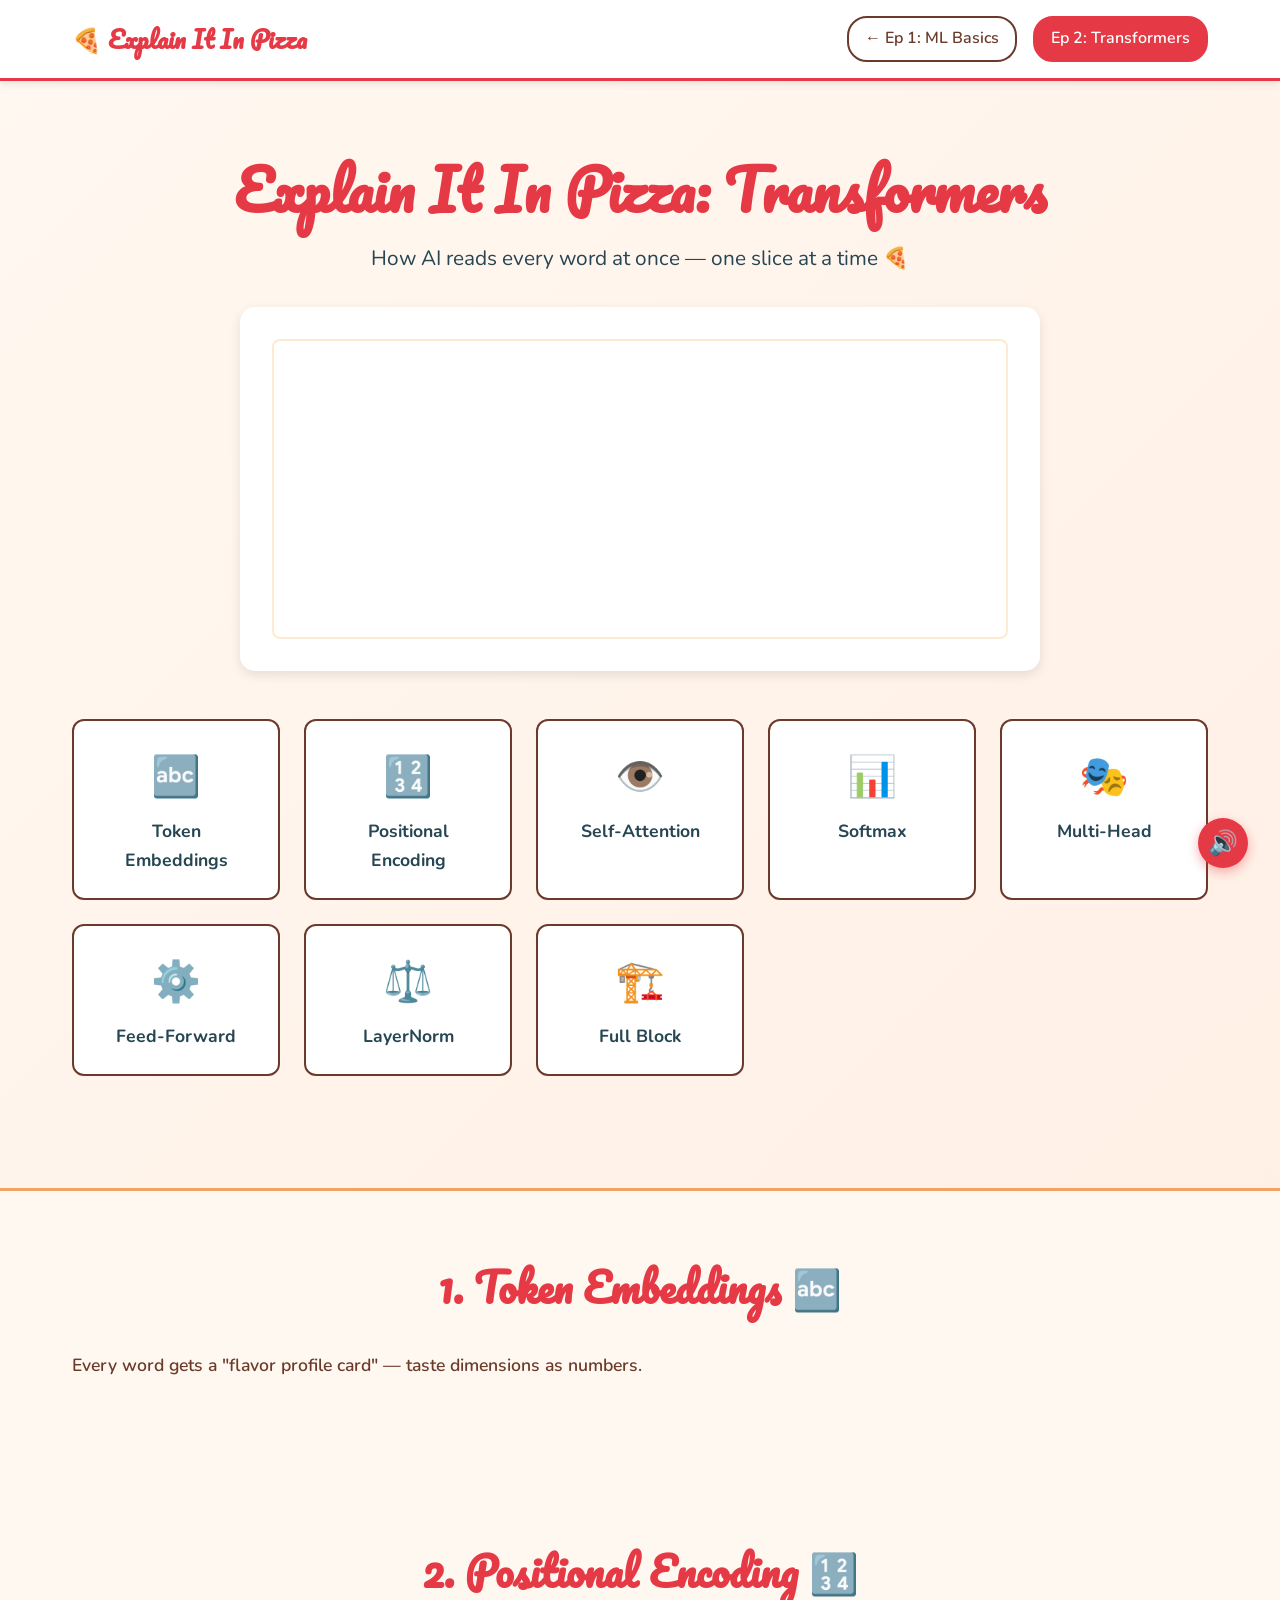
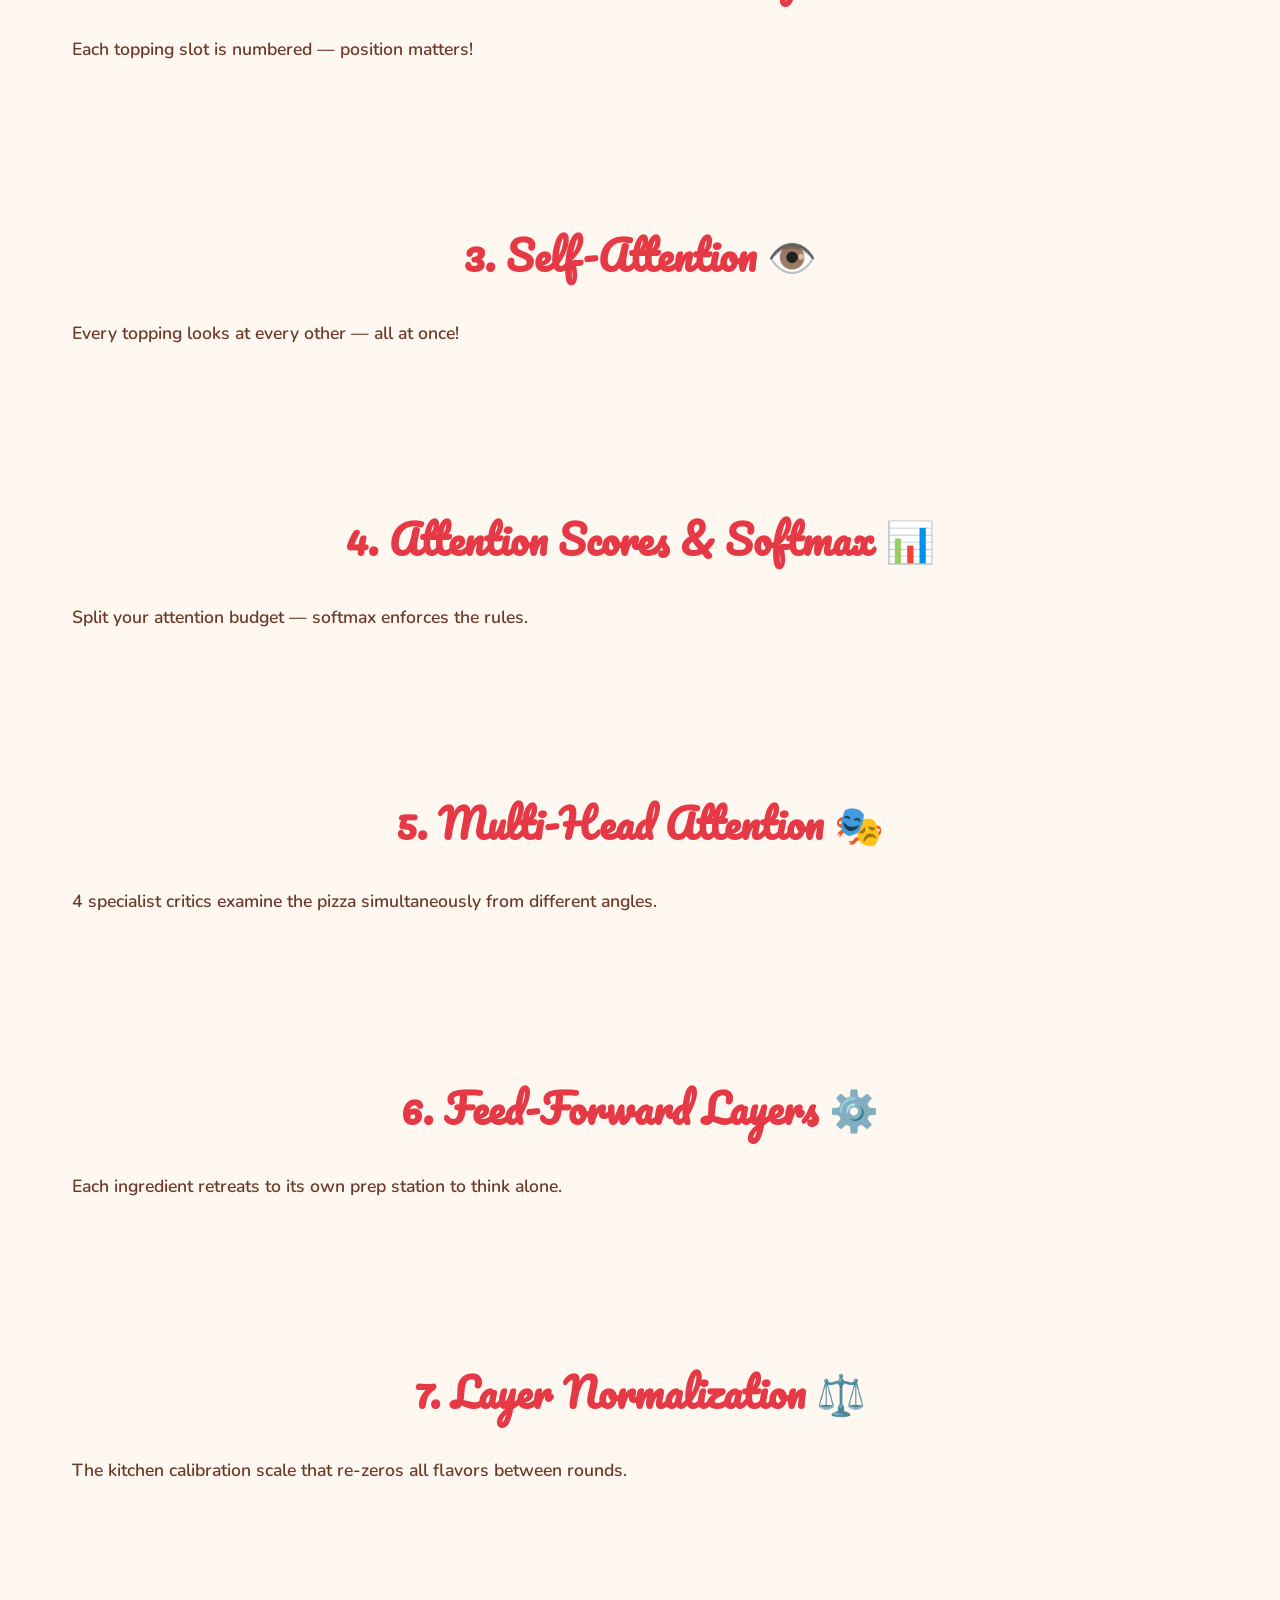
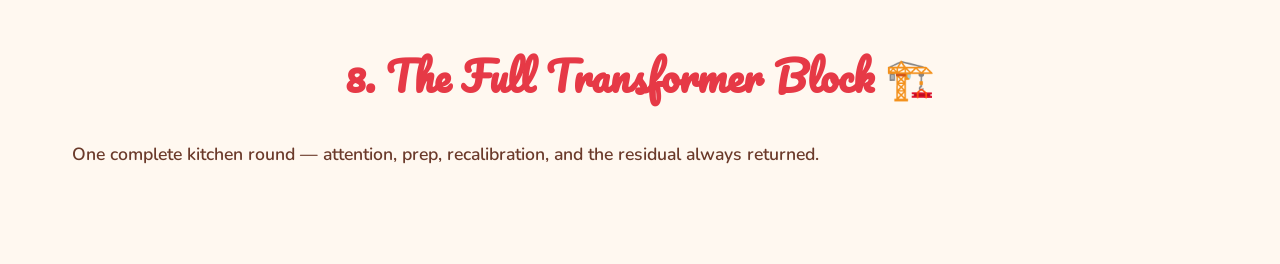
==== ep2-transformers/index.html @ 77b2b573 "Fix: add all episode files as regular directories (remove submodule refs)" ====
<!DOCTYPE html>
<html lang="en">
<head>
    <meta charset="UTF-8">
    <meta name="viewport" content="width=device-width, initial-scale=1.0">
    <title>Explain It In Pizza: Transformers</title>
    <link href="https://fonts.googleapis.com/css2?family=Pacifico&family=Nunito:wght@400;600;700&family=Fredoka+One&display=swap" rel="stylesheet">
    <link rel="stylesheet" href="style.css">
</head>
<body>
    <nav class="navbar">
        <div class="navbar-content">
            <div class="navbar-logo">🍕 Explain It In Pizza</div>
            <div class="episode-switcher">
                <a href="http://localhost:8765" class="nav-pill">← Ep 1: ML Basics</a>
                <span class="nav-pill active">Ep 2: Transformers</span>
            </div>
        </div>
    </nav>

    <!-- Hero Section -->
    <section class="hero">
        <h1>Explain It In Pizza: Transformers</h1>
        <p class="subtitle">How AI reads every word at once — one slice at a time 🍕</p>
        <div class="token-grid-container">
            <canvas id="tokenGridCanvas"></canvas>
        </div>
        <div class="section-tiles">
            <div class="tile" data-section="1">
                <div class="tile-emoji">🔤</div>
                <div class="tile-title">Token Embeddings</div>
            </div>
            <div class="tile" data-section="2">
                <div class="tile-emoji">🔢</div>
                <div class="tile-title">Positional Encoding</div>
            </div>
            <div class="tile" data-section="3">
                <div class="tile-emoji">👁️</div>
                <div class="tile-title">Self-Attention</div>
            </div>
            <div class="tile" data-section="4">
                <div class="tile-emoji">📊</div>
                <div class="tile-title">Softmax</div>
            </div>
            <div class="tile" data-section="5">
                <div class="tile-emoji">🎭</div>
                <div class="tile-title">Multi-Head</div>
            </div>
            <div class="tile" data-section="6">
                <div class="tile-emoji">⚙️</div>
                <div class="tile-title">Feed-Forward</div>
            </div>
            <div class="tile" data-section="7">
                <div class="tile-emoji">⚖️</div>
                <div class="tile-title">LayerNorm</div>
            </div>
            <div class="tile" data-section="8">
                <div class="tile-emoji">🏗️</div>
                <div class="tile-title">Full Block</div>
            </div>
        </div>
    </section>

    <!-- Section 1: Token Embeddings -->
    <section class="section" id="section-1" data-section="1">
        <div class="section-header">
            <h2>1. Token Embeddings 🔤</h2>
            <p class="section-narration"></p>
        </div>
        <div class="section-content">
            <p class="section-description">Every word gets a "flavor profile card" — taste dimensions as numbers.</p>
            <div id="embeddings-container"></div>
        </div>
    </section>

    <!-- Section 2: Positional Encoding -->
    <section class="section" id="section-2" data-section="2">
        <div class="section-header">
            <h2>2. Positional Encoding 🔢</h2>
            <p class="section-narration"></p>
        </div>
        <div class="section-content">
            <p class="section-description">Each topping slot is numbered — position matters!</p>
            <div id="positional-container"></div>
        </div>
    </section>

    <!-- Section 3: Self-Attention -->
    <section class="section" id="section-3" data-section="3">
        <div class="section-header">
            <h2>3. Self-Attention 👁️</h2>
            <p class="section-narration"></p>
        </div>
        <div class="section-content">
            <p class="section-description">Every topping looks at every other — all at once!</p>
            <div id="attention-container"></div>
        </div>
    </section>

    <!-- Section 4: Softmax -->
    <section class="section" id="section-4" data-section="4">
        <div class="section-header">
            <h2>4. Attention Scores & Softmax 📊</h2>
            <p class="section-narration"></p>
        </div>
        <div class="section-content">
            <p class="section-description">Split your attention budget — softmax enforces the rules.</p>
            <div id="softmax-container"></div>
        </div>
    </section>

    <!-- Section 5: Multi-Head Attention -->
    <section class="section" id="section-5" data-section="5">
        <div class="section-header">
            <h2>5. Multi-Head Attention 🎭</h2>
            <p class="section-narration"></p>
        </div>
        <div class="section-content">
            <p class="section-description">4 specialist critics examine the pizza simultaneously from different angles.</p>
            <div id="multihead-container"></div>
        </div>
    </section>

    <!-- Section 6: Feed-Forward -->
    <section class="section" id="section-6" data-section="6">
        <div class="section-header">
            <h2>6. Feed-Forward Layers ⚙️</h2>
            <p class="section-narration"></p>
        </div>
        <div class="section-content">
            <p class="section-description">Each ingredient retreats to its own prep station to think alone.</p>
            <div id="feedforward-container"></div>
        </div>
    </section>

    <!-- Section 7: LayerNorm -->
    <section class="section" id="section-7" data-section="7">
        <div class="section-header">
            <h2>7. Layer Normalization ⚖️</h2>
            <p class="section-narration"></p>
        </div>
        <div class="section-content">
            <p class="section-description">The kitchen calibration scale that re-zeros all flavors between rounds.</p>
            <div id="layernorm-container"></div>
        </div>
    </section>

    <!-- Section 8: Full Transformer Block -->
    <section class="section" id="section-8" data-section="8">
        <div class="section-header">
            <h2>8. The Full Transformer Block 🏗️</h2>
            <p class="section-narration"></p>
        </div>
        <div class="section-content">
            <p class="section-description">One complete kitchen round — attention, prep, recalibration, and the residual always returned.</p>
            <div id="transformer-container"></div>
        </div>
    </section>

    <!-- Sound toggle -->
    <div class="sound-toggle">
        <button id="soundBtn" title="Toggle narration">🔊</button>
    </div>

    <script type="module" src="main.js"></script>
</body>
</html>
---- ep2-transformers/style.css ----
:root {
    --color-tomato: #E63946;
    --color-crust: #F4A261;
    --color-cheese: #E9C46A;
    --color-brown: #6B3A2A;
    --color-basil: #2A9D8F;
    --color-cream: #FFF8F0;
    --color-charcoal: #264653;
    --color-dough: #FDEBD0;
    --color-attention: #7B2D8B;
    --spacing-unit: 1rem;
}

* {
    margin: 0;
    padding: 0;
    box-sizing: border-box;
}

html {
    scroll-behavior: smooth;
}

body {
    font-family: 'Nunito', sans-serif;
    background: var(--color-cream);
    color: var(--color-charcoal);
    line-height: 1.6;
}

/* Navbar */
.navbar {
    position: sticky;
    top: 0;
    z-index: 1000;
    background: rgba(255, 255, 255, 0.95);
    backdrop-filter: blur(10px);
    border-bottom: 3px solid var(--color-tomato);
    padding: 1rem 0;
    box-shadow: 0 2px 8px rgba(0, 0, 0, 0.1);
}

.navbar-content {
    max-width: 1200px;
    margin: 0 auto;
    padding: 0 2rem;
    display: flex;
    justify-content: space-between;
    align-items: center;
}

.navbar-logo {
    font-family: 'Pacifico', cursive;
    font-size: 1.5rem;
    font-weight: bold;
    color: var(--color-tomato);
}

.episode-switcher {
    display: flex;
    gap: 1rem;
    align-items: center;
}

.nav-pill {
    padding: 0.5rem 1rem;
    border-radius: 20px;
    border: 2px solid var(--color-brown);
    background: white;
    color: var(--color-brown);
    text-decoration: none;
    font-weight: 600;
    transition: all 0.3s ease;
    cursor: pointer;
    display: inline-block;
}

.nav-pill:hover {
    transform: translateY(-2px);
    box-shadow: 0 4px 12px rgba(0, 0, 0, 0.15);
}

.nav-pill.active {
    background: var(--color-tomato);
    color: white;
    border-color: var(--color-tomato);
}

/* Hero Section */
.hero {
    padding: 4rem 2rem;
    text-align: center;
    background: linear-gradient(135deg, var(--color-cream) 0%, #FFF0E6 100%);
    border-bottom: 3px solid var(--color-crust);
}

.hero h1 {
    font-family: 'Pacifico', cursive;
    font-size: 3.5rem;
    color: var(--color-tomato);
    margin-bottom: 0.5rem;
    animation: fadeInDown 0.6s ease-out;
}

.hero .subtitle {
    font-size: 1.3rem;
    color: var(--color-charcoal);
    margin-bottom: 2rem;
    animation: fadeInUp 0.6s ease-out 0.1s both;
}

.token-grid-container {
    max-width: 800px;
    margin: 2rem auto;
    background: white;
    border-radius: 15px;
    padding: 2rem;
    box-shadow: 0 4px 12px rgba(0, 0, 0, 0.1);
    animation: fadeInUp 0.6s ease-out 0.2s both;
}

#tokenGridCanvas {
    display: block;
    margin: 0 auto;
    width: 100%;
    height: 300px;
}

/* Section Tiles Grid */
.section-tiles {
    display: grid;
    grid-template-columns: repeat(auto-fit, minmax(200px, 1fr));
    gap: 1.5rem;
    max-width: 1200px;
    margin: 3rem auto;
    padding: 0 2rem;
}

.tile {
    padding: 1.5rem;
    background: white;
    border-radius: 12px;
    border: 2px solid var(--color-brown);
    cursor: pointer;
    transition: all 0.3s ease;
    text-align: center;
    animation: fadeInUp 0.6s ease-out;
}

.tile:nth-child(1) { animation-delay: 0.3s; }
.tile:nth-child(2) { animation-delay: 0.35s; }
.tile:nth-child(3) { animation-delay: 0.4s; }
.tile:nth-child(4) { animation-delay: 0.45s; }
.tile:nth-child(5) { animation-delay: 0.5s; }
.tile:nth-child(6) { animation-delay: 0.55s; }
.tile:nth-child(7) { animation-delay: 0.6s; }
.tile:nth-child(8) { animation-delay: 0.65s; }

.tile:hover {
    transform: translateY(-8px);
    box-shadow: 0 8px 20px rgba(0, 0, 0, 0.15);
    background: var(--color-cheese);
}

.tile-emoji {
    font-size: 2.5rem;
    margin-bottom: 0.5rem;
}

.tile-title {
    font-weight: 700;
    font-size: 1.1rem;
    color: var(--color-charcoal);
}

/* Sections */
.section {
    padding: 4rem 2rem;
    max-width: 1200px;
    margin: 0 auto;
    animation: fadeIn 0.5s ease-out;
}

.section-header {
    margin-bottom: 2rem;
    text-align: center;
    opacity: 0;
    transform: translateY(30px);
    animation: fadeInDown 0.5s ease-out forwards;
}

.section-header h2 {
    font-family: 'Pacifico', cursive;
    font-size: 2.5rem;
    color: var(--color-tomato);
    margin-bottom: 0.5rem;
}

.section-narration {
    font-size: 1rem;
    color: var(--color-charcoal);
    font-style: italic;
    max-width: 600px;
    margin: 1rem auto 0;
    line-height: 1.8;
}

.section-description {
    font-size: 1.1rem;
    color: var(--color-brown);
    margin-bottom: 2rem;
    font-weight: 600;
}

.section-content {
    opacity: 0;
    transform: translateY(30px);
    animation: fadeInUp 0.5s ease-out 0.1s forwards;
}

/* Token Pills */
.token-pill {
    font-family: 'Fredoka One', sans-serif;
    padding: 0.4rem 1rem;
    border-radius: 20px;
    border: 2px solid var(--color-brown);
    background: var(--color-cheese);
    color: var(--color-charcoal);
    cursor: pointer;
    font-size: 0.95rem;
    margin: 0.5rem 0.25rem;
    transition: all 0.2s ease;
    display: inline-block;
}

.token-pill:hover {
    transform: scale(1.05);
}

.token-pill.selected {
    background: var(--color-tomato);
    color: white;
    transform: scale(1.1);
    box-shadow: 0 4px 12px rgba(230, 57, 70, 0.3);
}

/* Buttons */
button {
    padding: 0.6rem 1.2rem;
    border-radius: 8px;
    border: 2px solid var(--color-brown);
    background: var(--color-cheese);
    color: var(--color-charcoal);
    font-family: 'Nunito', sans-serif;
    font-weight: 600;
    font-size: 1rem;
    cursor: pointer;
    transition: all 0.2s ease;
}

button:hover:not(:disabled) {
    background: var(--color-crust);
    transform: translateY(-2px);
    box-shadow: 0 4px 12px rgba(0, 0, 0, 0.15);
}

button:disabled {
    opacity: 0.6;
    cursor: not-allowed;
}

button:active:not(:disabled) {
    transform: translateY(0);
}

/* Sliders */
input[type="range"] {
    width: 100%;
    height: 6px;
    border-radius: 3px;
    background: var(--color-dough);
    outline: none;
    -webkit-appearance: none;
    accent-color: var(--color-tomato);
}

input[type="range"]::-webkit-slider-thumb {
    -webkit-appearance: none;
    appearance: none;
    width: 20px;
    height: 20px;
    border-radius: 50%;
    background: var(--color-tomato);
    cursor: pointer;
    border: 2px solid white;
    box-shadow: 0 2px 4px rgba(0, 0, 0, 0.2);
}

input[type="range"]::-moz-range-thumb {
    width: 20px;
    height: 20px;
    border-radius: 50%;
    background: var(--color-tomato);
    cursor: pointer;
    border: 2px solid white;
    box-shadow: 0 2px 4px rgba(0, 0, 0, 0.2);
}

/* Canvas containers */
canvas {
    display: block;
    border-radius: 8px;
    background: white;
    border: 2px solid var(--color-dough);
    max-width: 100%;
    height: auto;
}

/* Sound toggle */
.sound-toggle {
    position: fixed;
    bottom: 2rem;
    right: 2rem;
    z-index: 100;
}

#soundBtn {
    width: 50px;
    height: 50px;
    border-radius: 50%;
    padding: 0;
    font-size: 1.5rem;
    background: var(--color-tomato);
    border: none;
    color: white;
    box-shadow: 0 4px 12px rgba(230, 57, 70, 0.4);
    transition: all 0.2s ease;
}

#soundBtn:hover {
    transform: scale(1.1);
}

/* Details/Accordion */
details {
    margin: 1.5rem 0;
    padding: 1rem;
    background: var(--color-dough);
    border-radius: 8px;
    border-left: 4px solid var(--color-tomato);
}

summary {
    cursor: pointer;
    font-weight: 600;
    color: var(--color-charcoal);
    transition: color 0.2s ease;
}

summary:hover {
    color: var(--color-tomato);
}

details[open] summary {
    color: var(--color-tomato);
    margin-bottom: 1rem;
}

details p {
    line-height: 1.8;
    color: var(--color-charcoal);
}

/* Animations */
@keyframes fadeInDown {
    from {
        opacity: 0;
        transform: translateY(-30px);
    }
    to {
        opacity: 1;
        transform: translateY(0);
    }
}

@keyframes fadeInUp {
    from {
        opacity: 0;
        transform: translateY(30px);
    }
    to {
        opacity: 1;
        transform: translateY(0);
    }
}

@keyframes fadeIn {
    from {
        opacity: 0;
    }
    to {
        opacity: 1;
    }
}

@keyframes pulse {
    0%, 100% {
        opacity: 1;
    }
    50% {
        opacity: 0.5;
    }
}

@keyframes bounce {
    0%, 100% {
        transform: translateY(0);
    }
    50% {
        transform: translateY(-10px);
    }
}

@keyframes scale-pulse {
    0% {
        transform: scale(0.8);
    }
    50% {
        transform: scale(1.3);
    }
    100% {
        transform: scale(1);
    }
}

/* Respect reduced motion */
@media (prefers-reduced-motion: reduce) {
    * {
        animation-duration: 0.01ms !important;
        animation-iteration-count: 1 !important;
        transition-duration: 0.01ms !important;
    }
}

/* Responsive */
@media (max-width: 768px) {
    .hero h1 {
        font-size: 2.5rem;
    }

    .section-tiles {
        grid-template-columns: repeat(2, 1fr);
    }

    .section {
        padding: 2rem 1rem;
    }

    #tokenGridCanvas {
        height: 200px;
    }

    canvas {
        max-width: 100%;
    }
}

@media (max-width: 480px) {
    .navbar-content {
        flex-direction: column;
        gap: 1rem;
    }

    .hero h1 {
        font-size: 2rem;
    }

    .hero .subtitle {
        font-size: 1rem;
    }

    .section-tiles {
        grid-template-columns: 1fr;
    }

    .episode-switcher {
        flex-direction: column;
        gap: 0.5rem;
    }

    .nav-pill {
        font-size: 0.9rem;
    }
}

/* Utility */
.flex {
    display: flex;
}

.flex-center {
    display: flex;
    justify-content: center;
    align-items: center;
}

.gap-1 { gap: 1rem; }
.gap-2 { gap: 2rem; }

.text-center { text-align: center; }
.mt-1 { margin-top: 1rem; }
.mt-2 { margin-top: 2rem; }
.mb-1 { margin-bottom: 1rem; }
.mb-2 { margin-bottom: 2rem; }

/* Inline SVG styling */
svg {
    display: block;
}

.embedding-bars {
    width: 100%;
    height: auto;
    margin: 0.5rem 0;
}
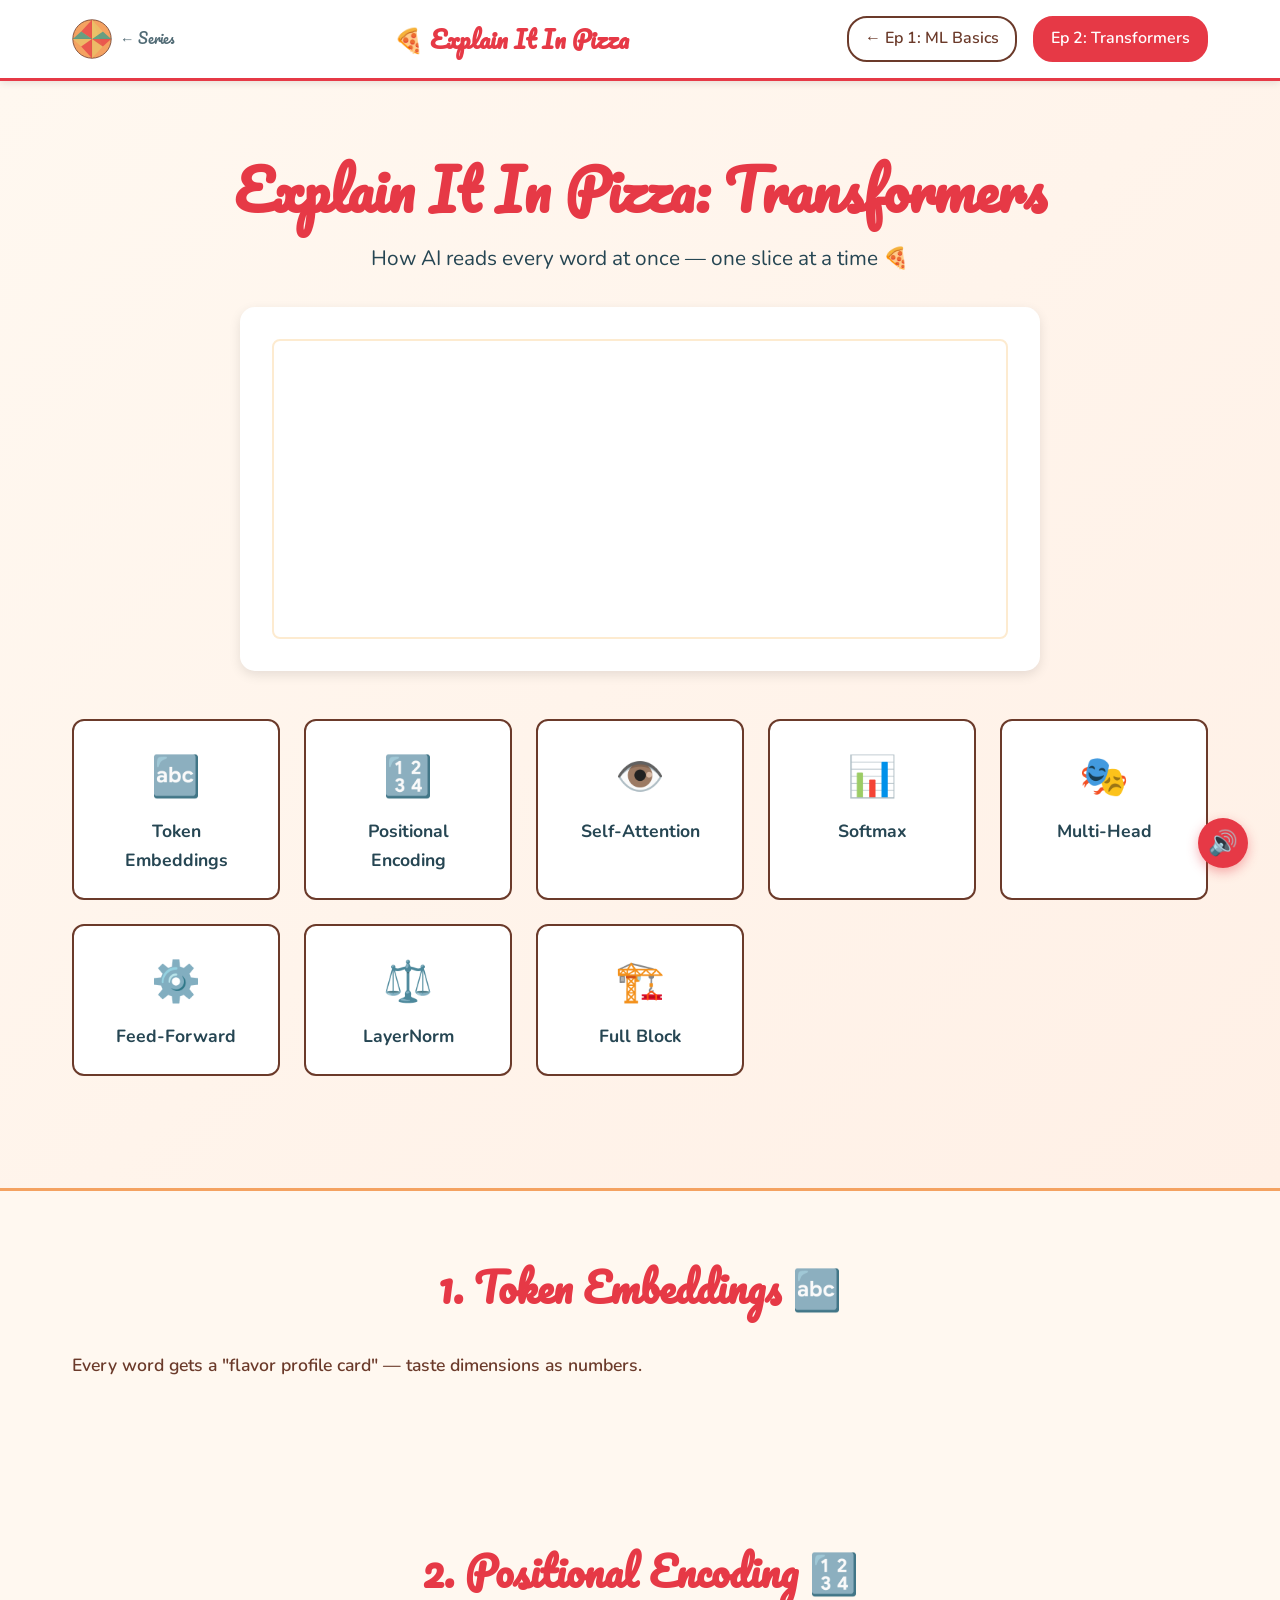
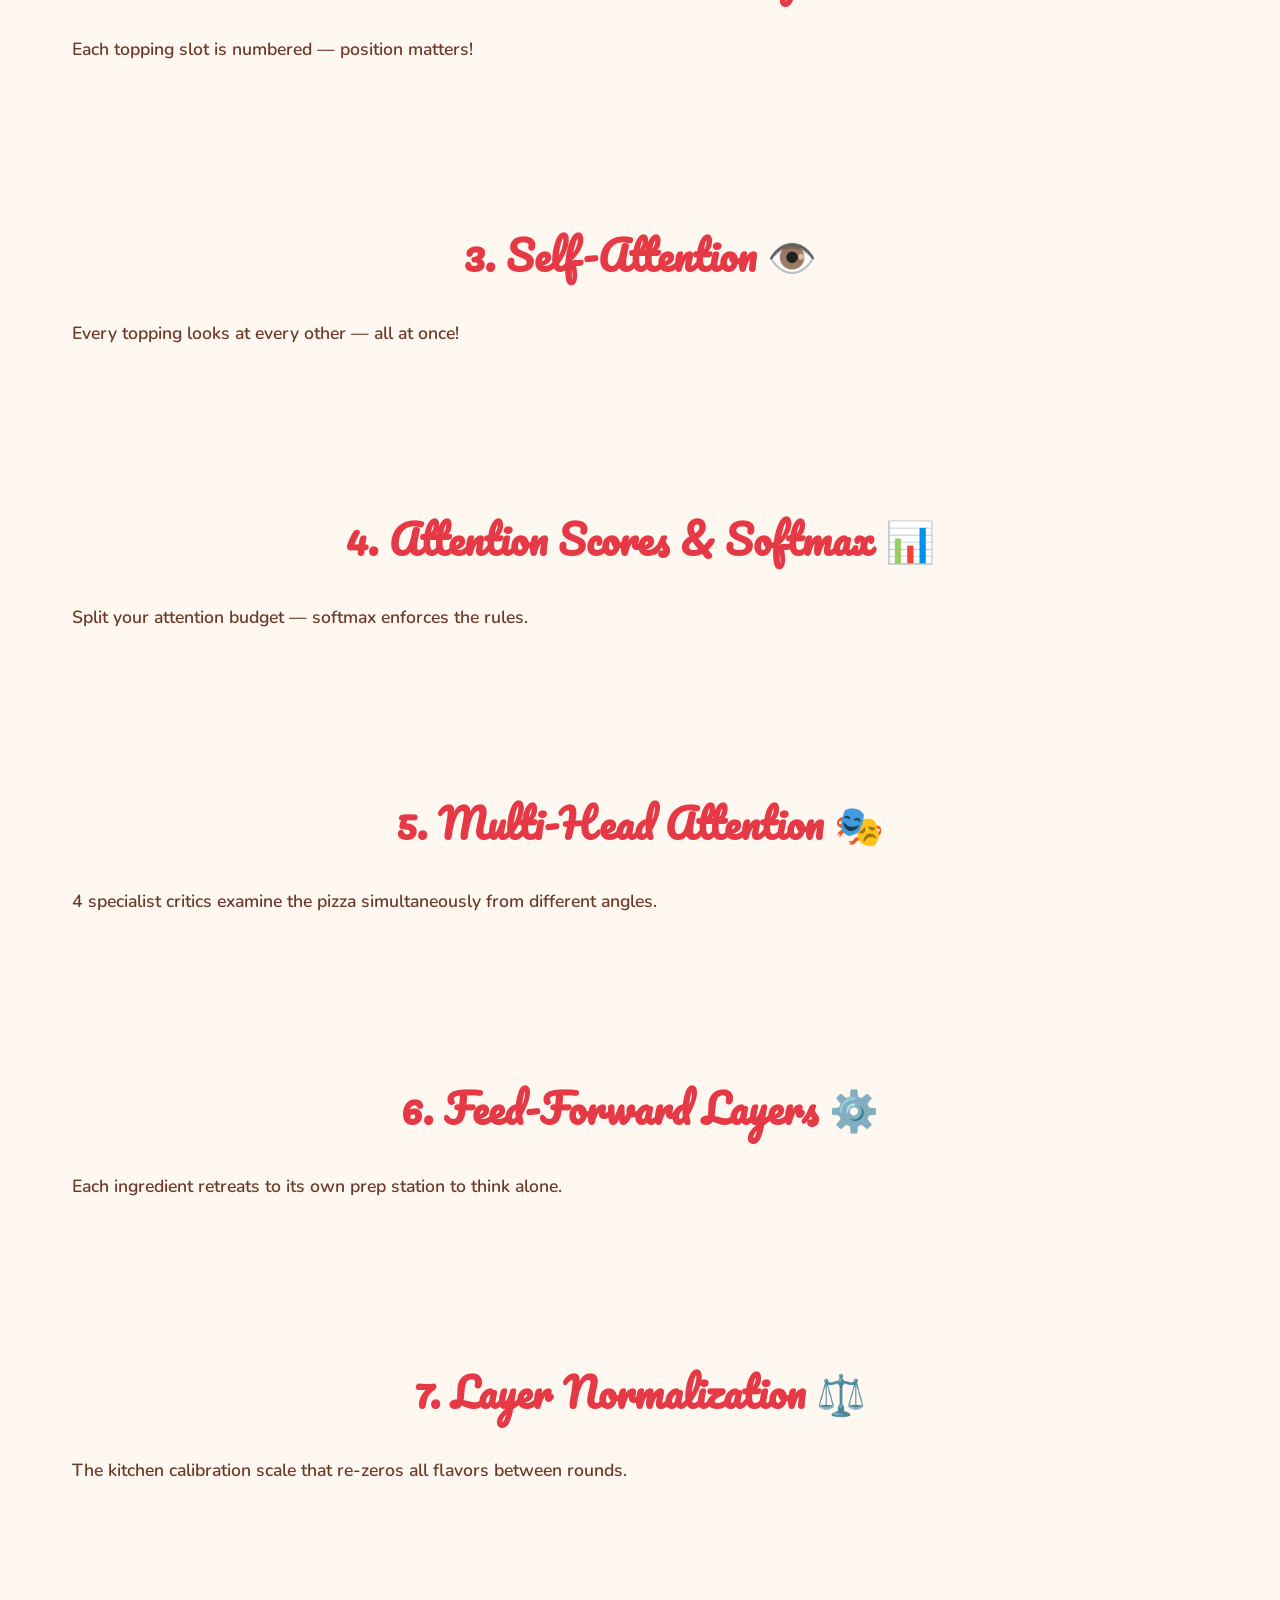
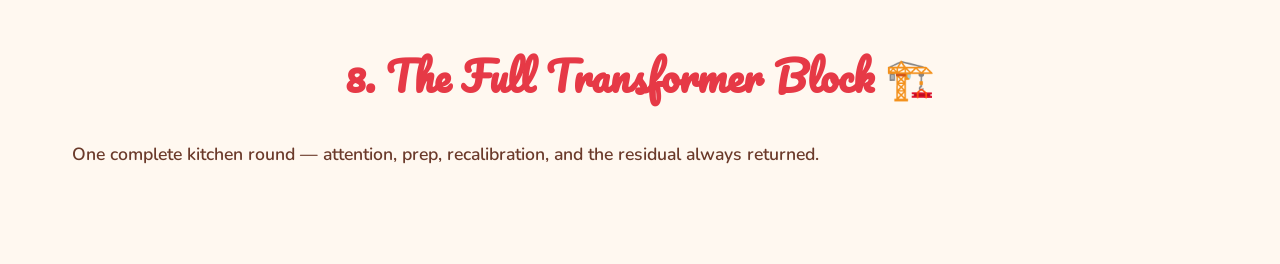
==== commit 2f3aa42d: "UI pass: visual consistency, nav links, more interaction, Ep1 fixes Visual consistency: - Ep7: full " ====
--- a/ep2-transformers/index.html
+++ b/ep2-transformers/index.html
@@ -10,6 +10,24 @@
 <body>
     <nav class="navbar">
         <div class="navbar-content">
+            <div class="nav-brand">
+              <a href="../index.html" style="text-decoration:none;color:inherit;display:flex;align-items:center;gap:0.5rem;">
+                <svg class="nav-pizza" viewBox="0 0 100 100" width="40" height="40">
+                  <circle cx="50" cy="50" r="48" fill="#F4A261" stroke="#6B3A2A" stroke-width="2"/>
+                  <line x1="50" y1="2" x2="50" y2="98" stroke="#6B3A2A" stroke-width="1.5" opacity="0.3"/>
+                  <line x1="2" y1="50" x2="98" y2="50" stroke="#6B3A2A" stroke-width="1.5" opacity="0.3"/>
+                  <path d="M 50 2 L 77 69 L 50 98 Z" fill="#E9C46A" opacity="0.7" class="slice slice-1"/>
+                  <path d="M 77 69 L 98 50 L 50 50 Z" fill="#E63946" opacity="0.7" class="slice slice-2"/>
+                  <path d="M 98 50 L 77 31 L 50 50 Z" fill="#2A9D8F" opacity="0.7" class="slice slice-3"/>
+                  <path d="M 77 31 L 50 2 L 50 50 Z" fill="#E9C46A" opacity="0.7" class="slice slice-4"/>
+                  <path d="M 50 50 L 50 2 L 23 31 Z" fill="#E63946" opacity="0.7" class="slice slice-5"/>
+                  <path d="M 50 50 L 23 31 L 2 50 Z" fill="#2A9D8F" opacity="0.7" class="slice slice-6"/>
+                  <path d="M 50 50 L 2 50 L 23 69 Z" fill="#E9C46A" opacity="0.7" class="slice slice-7"/>
+                  <path d="M 50 50 L 23 69 L 50 98 Z" fill="#E63946" opacity="0.7" class="slice slice-8"/>
+                </svg>
+                <span style="font-family:'Pacifico',cursive;font-size:0.9rem;opacity:0.8;">← Series</span>
+              </a>
+            </div>
             <div class="navbar-logo">🍕 Explain It In Pizza</div>
             <div class="episode-switcher">
                 <a href="http://localhost:8765" class="nav-pill">← Ep 1: ML Basics</a>
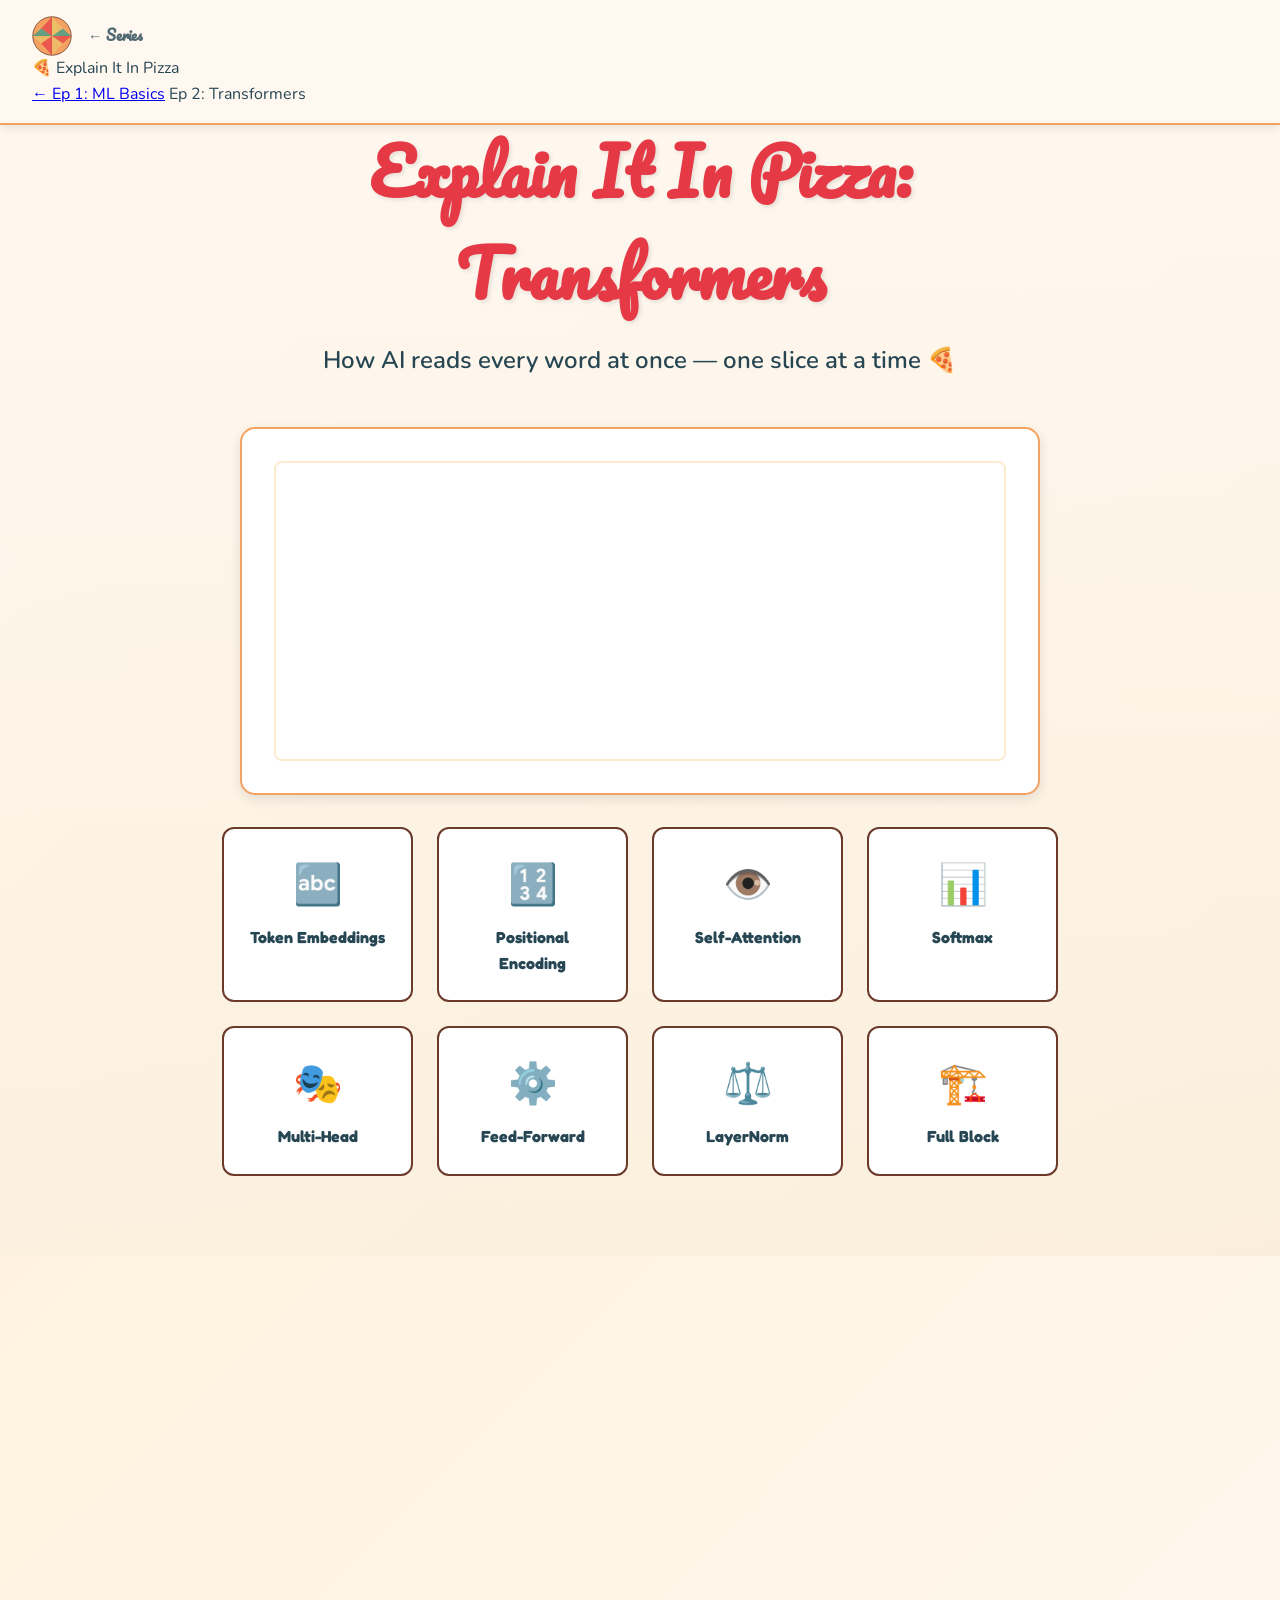
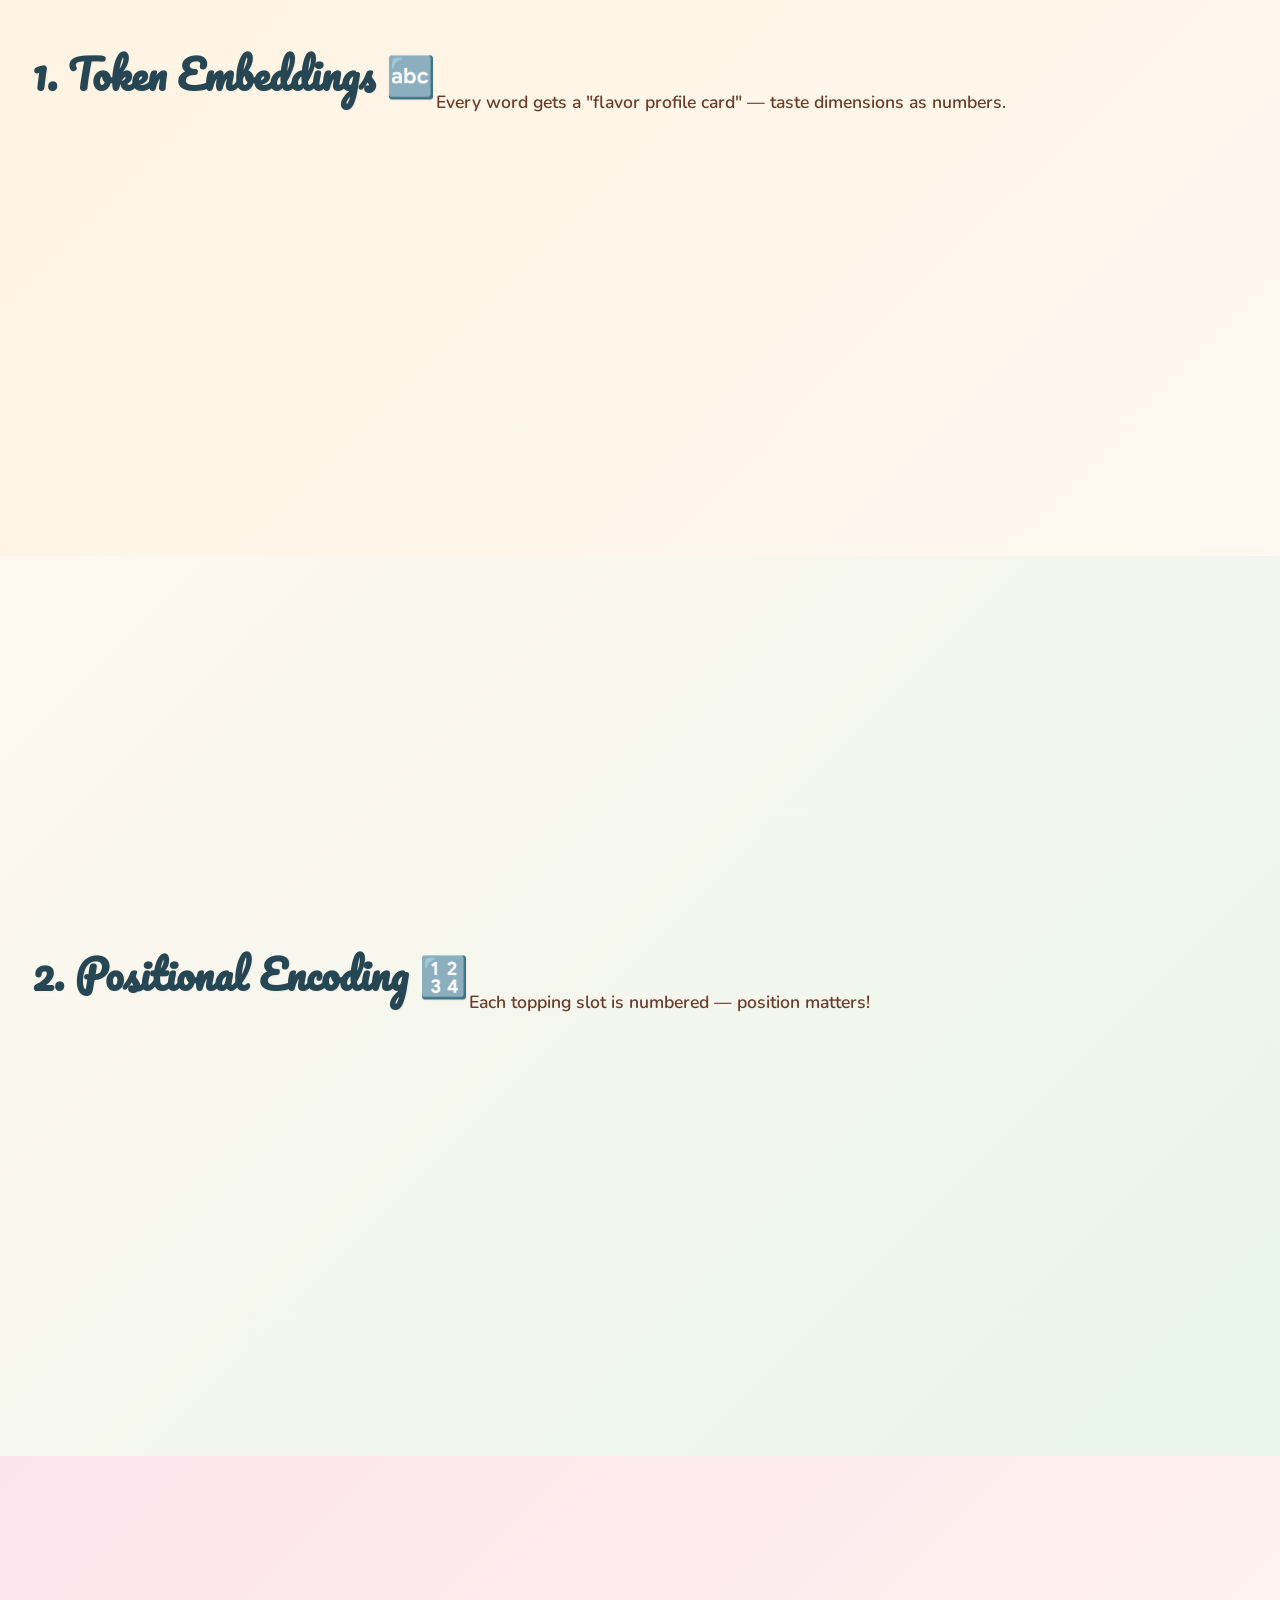
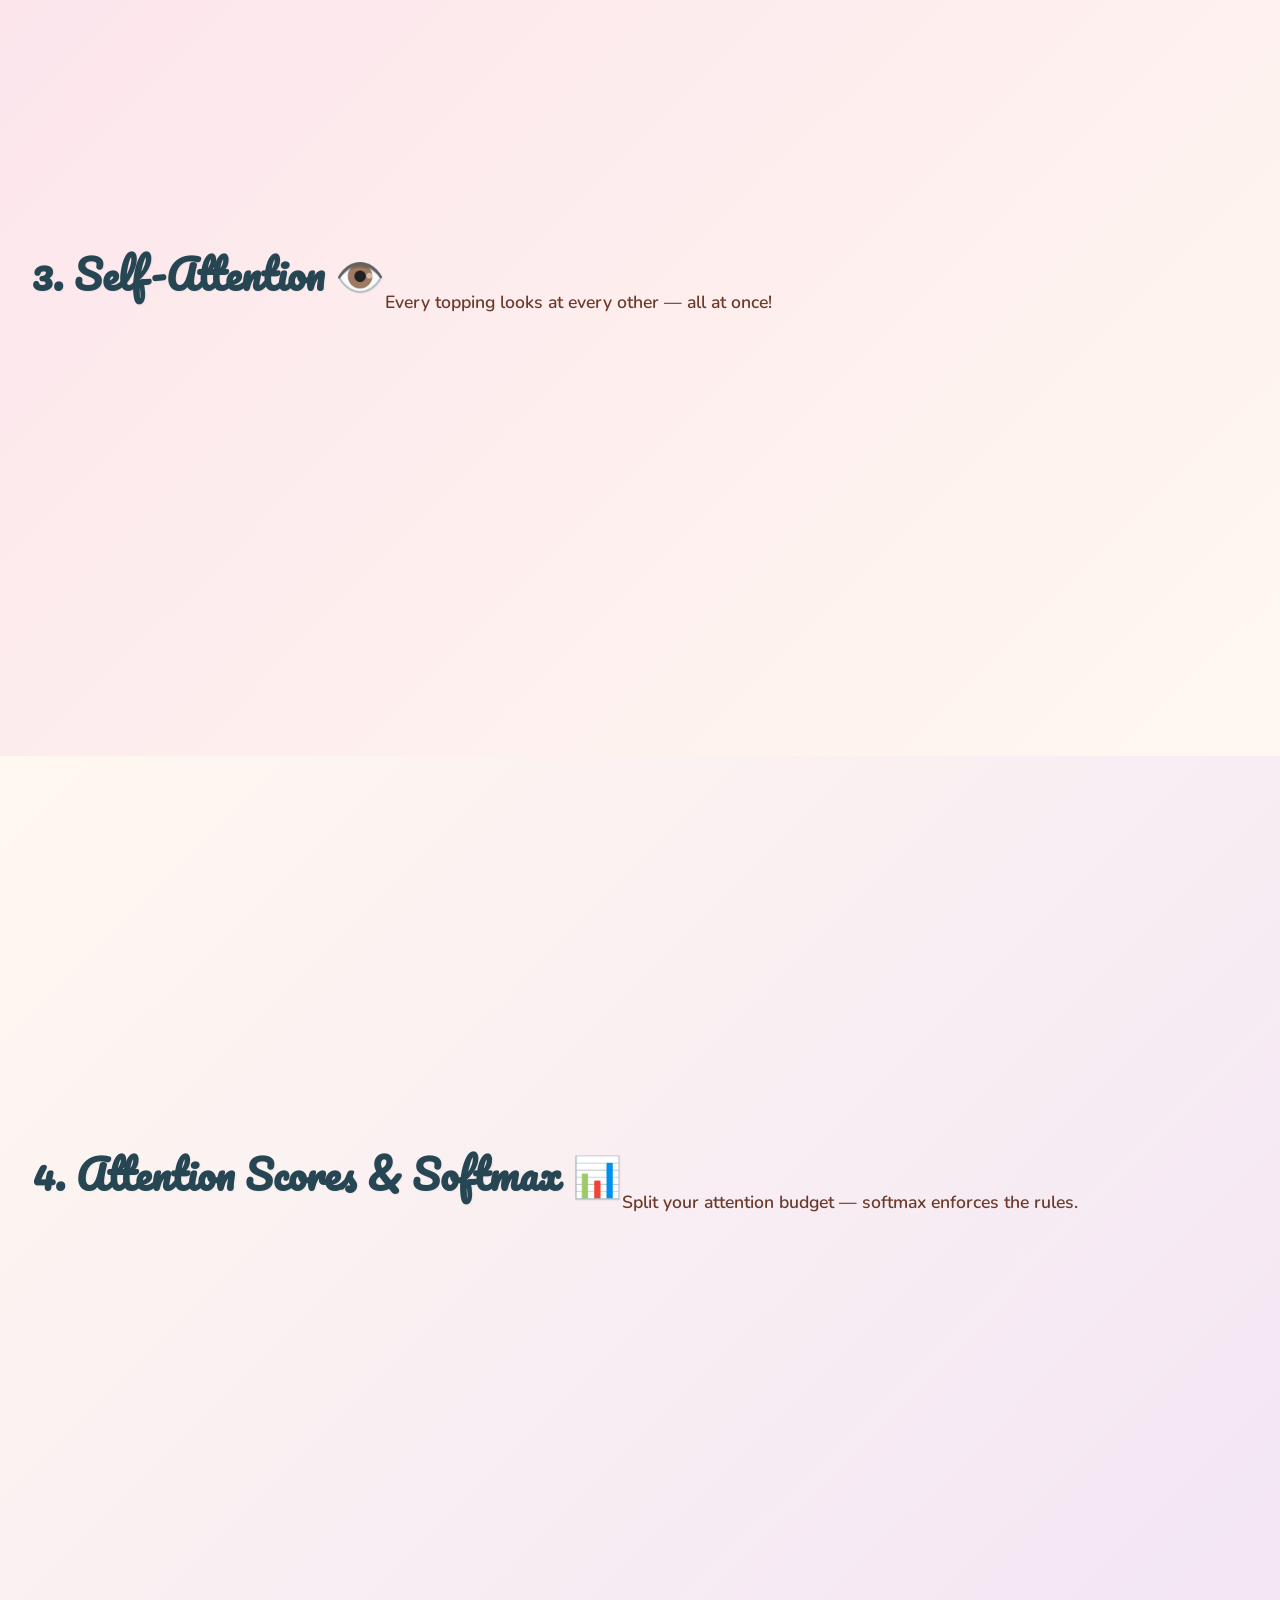
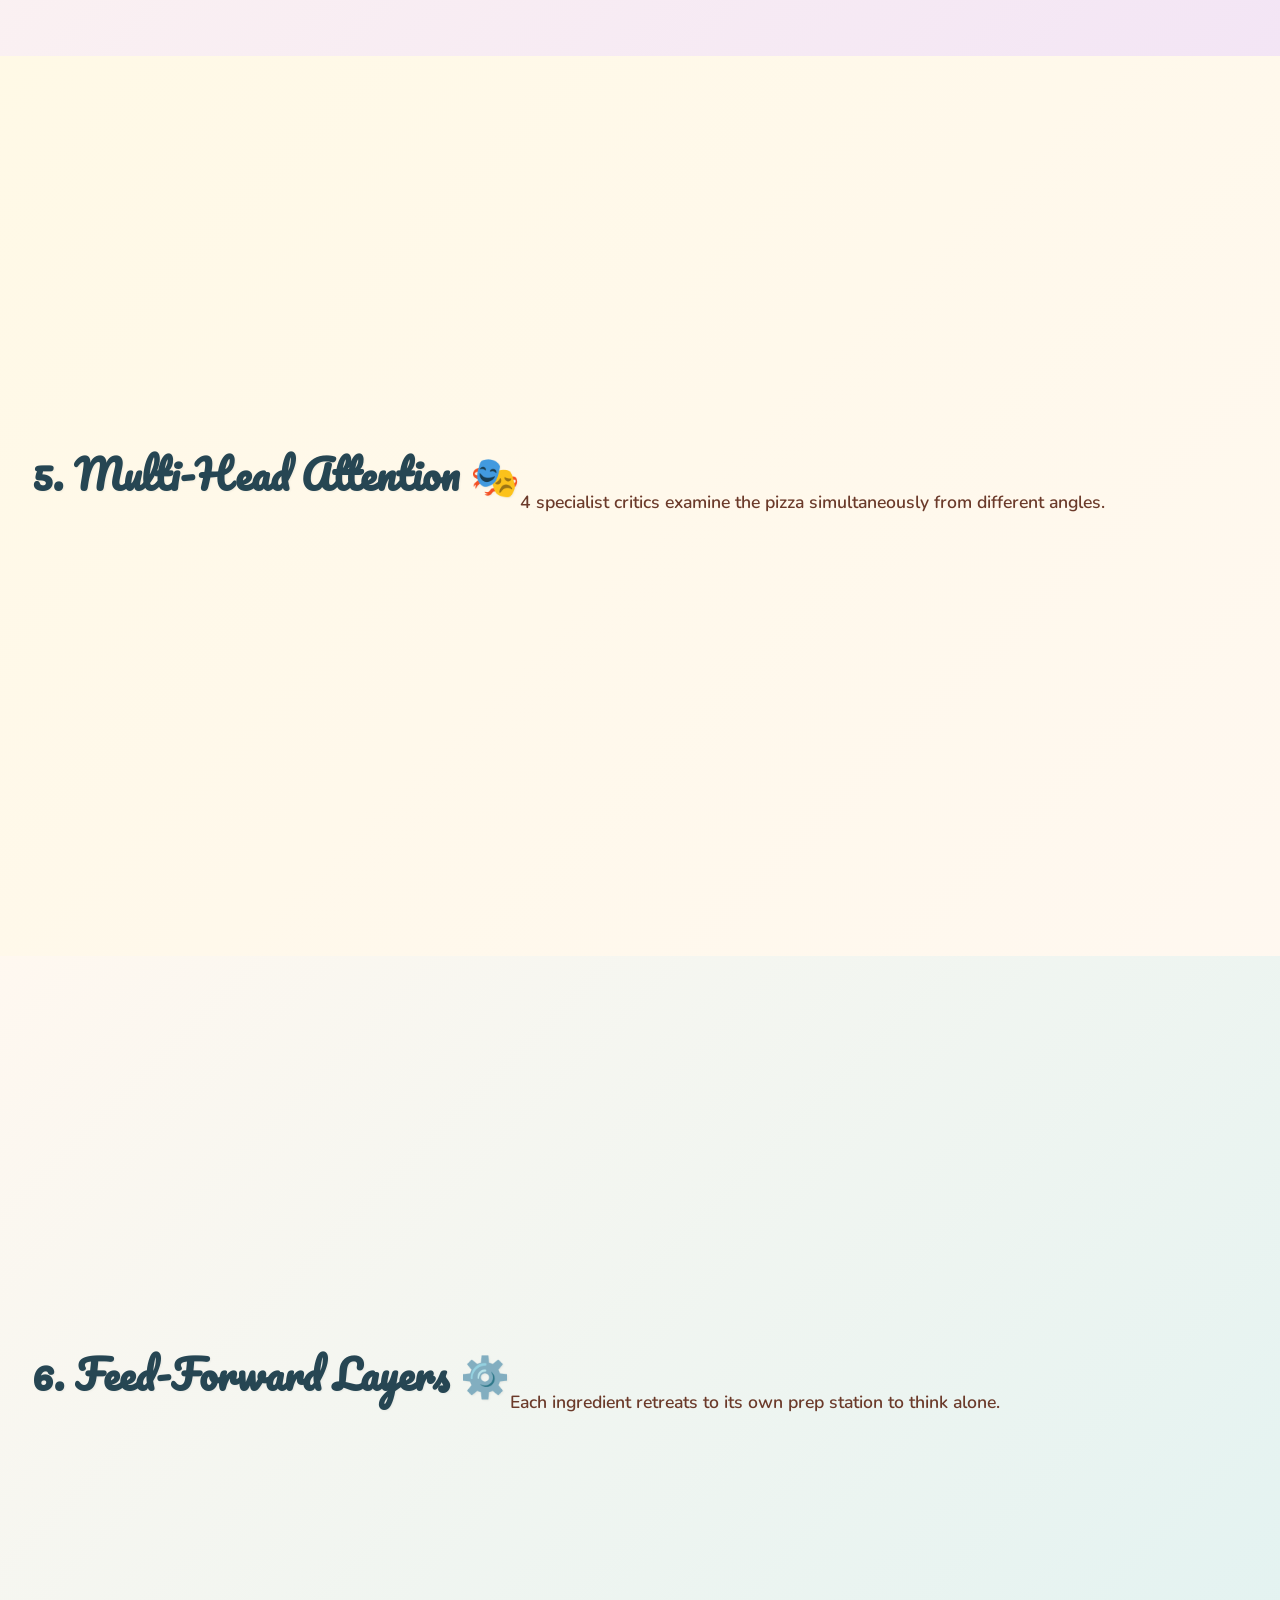
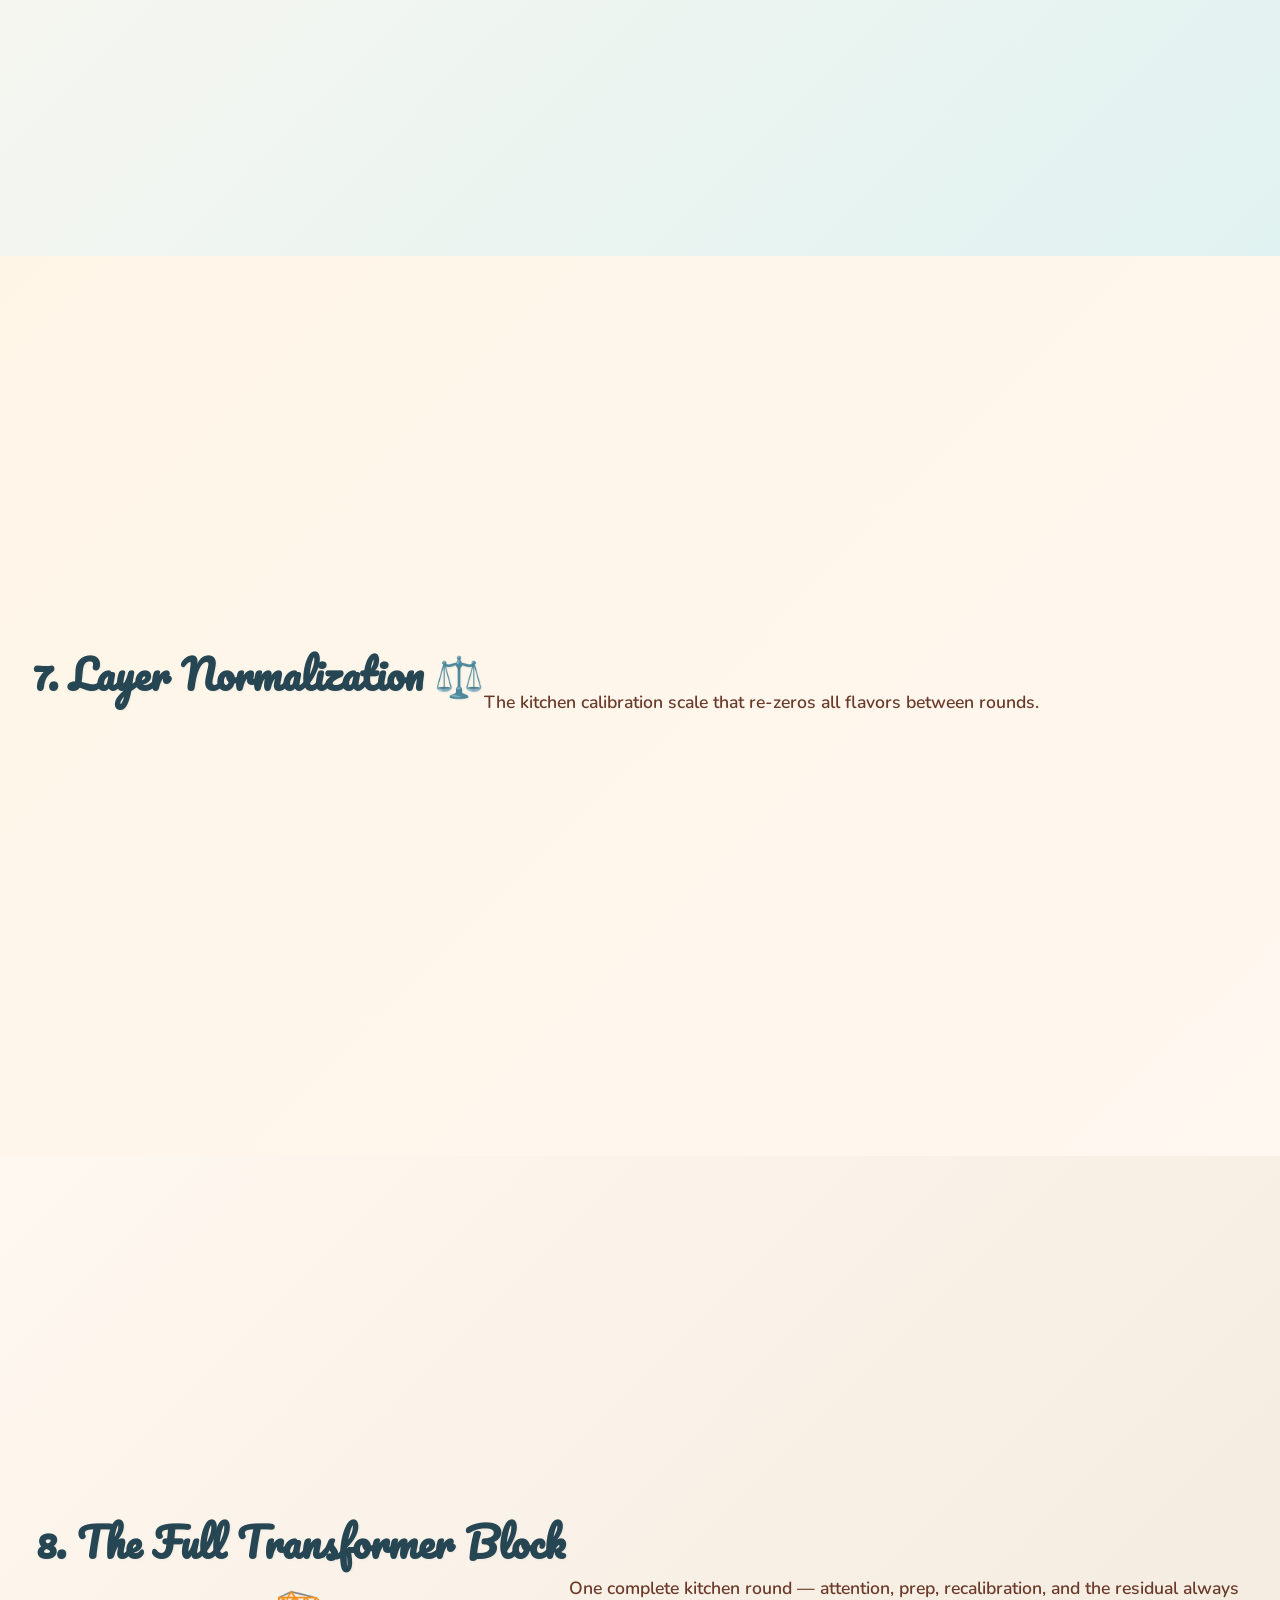
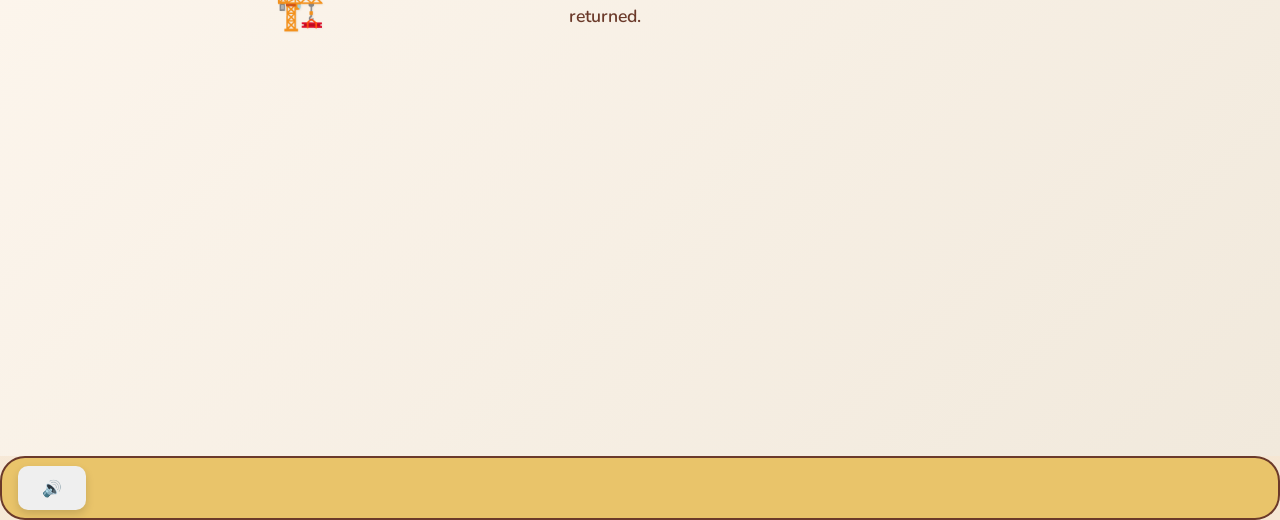
==== commit 85aac00f: "@ Interaction pass Ep3-5 + full series style standardization Ep3 new interactions: before/after comp" ====
--- a/ep2-transformers/index.html
+++ b/ep2-transformers/index.html
@@ -4,7 +4,9 @@
     <meta charset="UTF-8">
     <meta name="viewport" content="width=device-width, initial-scale=1.0">
     <title>Explain It In Pizza: Transformers</title>
-    <link href="https://fonts.googleapis.com/css2?family=Pacifico&family=Nunito:wght@400;600;700&family=Fredoka+One&display=swap" rel="stylesheet">
+    <link rel="preconnect" href="https://fonts.googleapis.com">
+    <link rel="preconnect" href="https://fonts.gstatic.com" crossorigin>
+    <link href="https://fonts.googleapis.com/css2?family=Fredoka+One&family=Nunito:wght@400;600;700&family=Pacifico&display=swap" rel="stylesheet">
     <link rel="stylesheet" href="style.css">
 </head>
 <body>
@@ -38,8 +40,9 @@
 
     <!-- Hero Section -->
     <section class="hero">
-        <h1>Explain It In Pizza: Transformers</h1>
-        <p class="subtitle">How AI reads every word at once — one slice at a time 🍕</p>
+      <div class="hero-content">
+        <h1 class="hero-title">Explain It In Pizza: Transformers</h1>
+        <p class="hero-subtitle">How AI reads every word at once — one slice at a time 🍕</p>
         <div class="token-grid-container">
             <canvas id="tokenGridCanvas"></canvas>
         </div>
@@ -77,6 +80,7 @@
                 <div class="tile-title">Full Block</div>
             </div>
         </div>
+      </div>
     </section>
 
     <!-- Section 1: Token Embeddings -->
--- a/ep2-transformers/style.css
+++ b/ep2-transformers/style.css
@@ -1,525 +1,684 @@
+/* CSS Variables */
 :root {
-    --color-tomato: #E63946;
-    --color-crust: #F4A261;
-    --color-cheese: #E9C46A;
-    --color-brown: #6B3A2A;
-    --color-basil: #2A9D8F;
-    --color-cream: #FFF8F0;
-    --color-charcoal: #264653;
-    --color-dough: #FDEBD0;
-    --color-attention: #7B2D8B;
-    --spacing-unit: 1rem;
-}
-
+  --color-tomato: #E63946;
+  --color-crust: #F4A261;
+  --color-cheese: #E9C46A;
+  --color-brown: #6B3A2A;
+  --color-basil: #2A9D8F;
+  --color-cream: #FFF8F0;
+  --color-dough: #FDEBD0;
+  --color-charcoal: #264653;
+
+  --font-headline: 'Pacifico', cursive;
+  --font-body: 'Nunito', sans-serif;
+  --font-label: 'Fredoka One', sans-serif;
+
+  --transition: all 0.3s cubic-bezier(0.34, 1.56, 0.64, 1);
+}
+
+/* Reset */
 * {
-    margin: 0;
-    padding: 0;
-    box-sizing: border-box;
+  margin: 0;
+  padding: 0;
+  box-sizing: border-box;
 }
 
 html {
-    scroll-behavior: smooth;
+  scroll-behavior: smooth;
 }
 
 body {
-    font-family: 'Nunito', sans-serif;
-    background: var(--color-cream);
-    color: var(--color-charcoal);
-    line-height: 1.6;
-}
-
-/* Navbar */
+  font-family: var(--font-body);
+  background: linear-gradient(135deg, var(--color-cream) 0%, #f5e6d3 100%);
+  color: var(--color-charcoal);
+  line-height: 1.6;
+  min-height: 100vh;
+}
+
+/* Navigation */
 .navbar {
-    position: sticky;
-    top: 0;
-    z-index: 1000;
-    background: rgba(255, 255, 255, 0.95);
-    backdrop-filter: blur(10px);
-    border-bottom: 3px solid var(--color-tomato);
-    padding: 1rem 0;
-    box-shadow: 0 2px 8px rgba(0, 0, 0, 0.1);
-}
-
-.navbar-content {
-    max-width: 1200px;
-    margin: 0 auto;
-    padding: 0 2rem;
-    display: flex;
-    justify-content: space-between;
-    align-items: center;
-}
-
-.navbar-logo {
-    font-family: 'Pacifico', cursive;
-    font-size: 1.5rem;
-    font-weight: bold;
-    color: var(--color-tomato);
-}
-
-.episode-switcher {
-    display: flex;
+  position: fixed;
+  top: 0;
+  left: 0;
+  right: 0;
+  background: rgba(255, 248, 240, 0.95);
+  backdrop-filter: blur(10px);
+  border-bottom: 2px solid var(--color-crust);
+  padding: 1rem 2rem;
+  display: flex;
+  align-items: center;
+  justify-content: space-between;
+  z-index: 1000;
+  gap: 2rem;
+  box-shadow: 0 2px 10px rgba(0,0,0,0.1);
+}
+
+.nav-brand {
+  display: flex;
+  align-items: center;
+  font-size: 1.5rem;
+  font-weight: bold;
+  font-family: var(--font-headline);
+  color: var(--color-charcoal);
+  text-decoration: none;
+  white-space: nowrap;
+}
+
+.nav-pizza {
+  margin-right: 0.5rem;
+}
+
+.nav-sections {
+  display: flex;
+  gap: 1rem;
+  flex: 1;
+  justify-content: center;
+  flex-wrap: wrap;
+}
+
+.nav-dot {
+  width: 12px;
+  height: 12px;
+  border-radius: 50%;
+  border: 2px solid var(--color-crust);
+  background: white;
+  cursor: pointer;
+  transition: all 0.3s ease;
+}
+
+.nav-dot:hover {
+  transform: scale(1.3);
+  background: var(--color-cheese);
+}
+
+.nav-dot.active {
+  background: var(--color-tomato);
+  border-color: var(--color-brown);
+  transform: scale(1.4);
+}
+
+.nav-controls {
+  display: flex;
+  gap: 1rem;
+}
+
+.sound-toggle,
+.narrator-toggle {
+  padding: 0.5rem 1rem;
+  background: var(--color-cheese);
+  border: 2px solid var(--color-brown);
+  border-radius: 25px;
+  font-size: 1rem;
+  cursor: pointer;
+  transition: var(--transition);
+  font-family: var(--font-label);
+}
+
+.sound-toggle:hover,
+.narrator-toggle:hover {
+  background: var(--color-tomato);
+  color: white;
+  transform: scale(1.1);
+}
+
+.narrator-toggle.active {
+  background: var(--color-tomato);
+  color: white;
+}
+
+/* Mobile: Hide nav dots by default */
+@media (max-width: 768px) {
+  .navbar {
+    padding: 0.75rem 1rem;
     gap: 1rem;
-    align-items: center;
-}
-
-.nav-pill {
-    padding: 0.5rem 1rem;
-    border-radius: 20px;
-    border: 2px solid var(--color-brown);
-    background: white;
-    color: var(--color-brown);
-    text-decoration: none;
-    font-weight: 600;
-    transition: all 0.3s ease;
-    cursor: pointer;
-    display: inline-block;
-}
-
-.nav-pill:hover {
-    transform: translateY(-2px);
-    box-shadow: 0 4px 12px rgba(0, 0, 0, 0.15);
-}
-
-.nav-pill.active {
-    background: var(--color-tomato);
-    color: white;
-    border-color: var(--color-tomato);
+  }
+
+  .nav-brand {
+    font-size: 1.2rem;
+  }
+
+  .nav-sections {
+    display: none;
+  }
+
+  .nav-dot {
+    width: 10px;
+    height: 10px;
+  }
 }
 
 /* Hero Section */
 .hero {
-    padding: 4rem 2rem;
-    text-align: center;
-    background: linear-gradient(135deg, var(--color-cream) 0%, #FFF0E6 100%);
-    border-bottom: 3px solid var(--color-crust);
-}
-
-.hero h1 {
-    font-family: 'Pacifico', cursive;
-    font-size: 3.5rem;
-    color: var(--color-tomato);
-    margin-bottom: 0.5rem;
-    animation: fadeInDown 0.6s ease-out;
-}
-
-.hero .subtitle {
-    font-size: 1.3rem;
-    color: var(--color-charcoal);
-    margin-bottom: 2rem;
-    animation: fadeInUp 0.6s ease-out 0.1s both;
-}
-
-.token-grid-container {
-    max-width: 800px;
-    margin: 2rem auto;
-    background: white;
-    border-radius: 15px;
-    padding: 2rem;
-    box-shadow: 0 4px 12px rgba(0, 0, 0, 0.1);
-    animation: fadeInUp 0.6s ease-out 0.2s both;
-}
-
-#tokenGridCanvas {
-    display: block;
-    margin: 0 auto;
-    width: 100%;
-    height: 300px;
-}
-
-/* Section Tiles Grid */
-.section-tiles {
-    display: grid;
-    grid-template-columns: repeat(auto-fit, minmax(200px, 1fr));
-    gap: 1.5rem;
-    max-width: 1200px;
-    margin: 3rem auto;
-    padding: 0 2rem;
-}
-
-.tile {
-    padding: 1.5rem;
-    background: white;
-    border-radius: 12px;
-    border: 2px solid var(--color-brown);
-    cursor: pointer;
-    transition: all 0.3s ease;
-    text-align: center;
-    animation: fadeInUp 0.6s ease-out;
-}
-
-.tile:nth-child(1) { animation-delay: 0.3s; }
-.tile:nth-child(2) { animation-delay: 0.35s; }
-.tile:nth-child(3) { animation-delay: 0.4s; }
-.tile:nth-child(4) { animation-delay: 0.45s; }
-.tile:nth-child(5) { animation-delay: 0.5s; }
-.tile:nth-child(6) { animation-delay: 0.55s; }
-.tile:nth-child(7) { animation-delay: 0.6s; }
-.tile:nth-child(8) { animation-delay: 0.65s; }
-
-.tile:hover {
-    transform: translateY(-8px);
-    box-shadow: 0 8px 20px rgba(0, 0, 0, 0.15);
-    background: var(--color-cheese);
-}
-
-.tile-emoji {
-    font-size: 2.5rem;
-    margin-bottom: 0.5rem;
-}
-
-.tile-title {
-    font-weight: 700;
-    font-size: 1.1rem;
-    color: var(--color-charcoal);
+  padding-top: 120px;
+  padding-bottom: 80px;
+  text-align: center;
+  background: linear-gradient(180deg, var(--color-cream) 0%, rgba(233, 196, 106, 0.1) 100%);
+}
+
+.hero-content {
+  max-width: 900px;
+  margin: 0 auto;
+  padding: 0 2rem;
+}
+
+.hero-title {
+  font-size: 4rem;
+  font-family: var(--font-headline);
+  color: var(--color-tomato);
+  margin-bottom: 1rem;
+  text-shadow: 2px 2px 4px rgba(0,0,0,0.1);
+  animation: bounceIn 0.8s ease-out;
+}
+
+.hero-subtitle {
+  font-size: 1.5rem;
+  color: var(--color-charcoal);
+  margin-bottom: 3rem;
+  font-weight: 600;
+}
+
+.hero-pizza {
+  margin-bottom: 2rem;
+  filter: drop-shadow(0 5px 15px rgba(0,0,0,0.2));
+}
+
+.hero-hint {
+  color: var(--color-brown);
+  font-size: 0.9rem;
+  font-style: italic;
+  margin-top: 2rem;
+}
+
+@keyframes bounceIn {
+  0% { opacity: 0; transform: scale(0.8); }
+  100% { opacity: 1; transform: scale(1); }
 }
 
 /* Sections */
 .section {
-    padding: 4rem 2rem;
-    max-width: 1200px;
-    margin: 0 auto;
-    animation: fadeIn 0.5s ease-out;
-}
-
-.section-header {
-    margin-bottom: 2rem;
-    text-align: center;
+  padding: 100px 2rem;
+  min-height: 100vh;
+  display: flex;
+  align-items: center;
+  opacity: 0;
+  transform: translateY(30px);
+  animation: sectionEnter 0.5s ease-out forwards;
+}
+
+@media (prefers-reduced-motion: reduce) {
+  .section {
+    opacity: 1;
+    transform: none;
+    animation: none;
+  }
+}
+
+@keyframes sectionEnter {
+  from {
     opacity: 0;
     transform: translateY(30px);
-    animation: fadeInDown 0.5s ease-out forwards;
+  }
+  to {
+    opacity: 1;
+    transform: translateY(0);
+  }
+}
+
+#section-1 { background: linear-gradient(135deg, #fff3e0 0%, var(--color-cream) 100%); animation-delay: 0s; }
+#section-2 { background: linear-gradient(135deg, var(--color-cream) 0%, #e8f5e9 100%); animation-delay: 0.1s; }
+#section-3 { background: linear-gradient(135deg, #fce4ec 0%, var(--color-cream) 100%); animation-delay: 0.2s; }
+#section-4 { background: linear-gradient(135deg, var(--color-cream) 0%, #f3e5f5 100%); animation-delay: 0.3s; }
+#section-5 { background: linear-gradient(135deg, #fff9e6 0%, var(--color-cream) 100%); animation-delay: 0.4s; }
+#section-6 { background: linear-gradient(135deg, var(--color-cream) 0%, #e0f2f1 100%); animation-delay: 0.5s; }
+#section-7 { background: linear-gradient(135deg, #fef5e7 0%, var(--color-cream) 100%); animation-delay: 0.6s; }
+#section-8 { background: linear-gradient(135deg, var(--color-cream) 0%, #f1e9dc 100%); animation-delay: 0.7s; }
+
+.section-container {
+  max-width: 1200px;
+  margin: 0 auto;
+  width: 100%;
+}
+
+.section-header {
+  margin-bottom: 3rem;
+  text-align: center;
 }
 
 .section-header h2 {
-    font-family: 'Pacifico', cursive;
+  font-family: var(--font-headline);
+  font-size: 2.5rem;
+  color: var(--color-charcoal);
+  margin-bottom: 1rem;
+  text-shadow: 1px 1px 2px rgba(0,0,0,0.05);
+}
+
+.section-header p {
+  font-size: 1.2rem;
+  color: var(--color-brown);
+  font-weight: 500;
+}
+
+.section-summary {
+  margin-top: 4rem;
+  padding: 2rem;
+  background: var(--color-dough);
+  border-radius: 15px;
+  border: 2px dashed var(--color-crust);
+  box-shadow: inset 0 2px 5px rgba(0,0,0,0.05);
+}
+
+.section-summary h4 {
+  font-family: var(--font-label);
+  font-size: 1.2rem;
+  color: var(--color-brown);
+  margin-bottom: 1rem;
+}
+
+.section-summary p {
+  color: var(--color-charcoal);
+  line-height: 1.7;
+}
+
+/* Responsive */
+@media (max-width: 768px) {
+  .section {
+    padding: 60px 1rem;
+    min-height: auto;
+  }
+
+  .section-header h2 {
+    font-size: 1.8rem;
+  }
+
+  .section-header p {
+    font-size: 1rem;
+  }
+
+  .hero-title {
     font-size: 2.5rem;
-    color: var(--color-tomato);
-    margin-bottom: 0.5rem;
+  }
+
+  .hero-subtitle {
+    font-size: 1.1rem;
+  }
+}
+
+/* Interactive Elements */
+button {
+  font-family: var(--font-label);
+  padding: 0.75rem 1.5rem;
+  border: none;
+  border-radius: 10px;
+  cursor: pointer;
+  font-size: 1rem;
+  transition: var(--transition);
+  box-shadow: 0 4px 8px rgba(0,0,0,0.15);
+}
+
+button:hover {
+  transform: translateY(-2px);
+  box-shadow: 0 6px 12px rgba(0,0,0,0.2);
+}
+
+button:active {
+  transform: translateY(0);
+}
+
+.btn-primary {
+  background: var(--color-tomato);
+  color: white;
+}
+
+.btn-primary:hover {
+  background: #c1303a;
+}
+
+.btn-secondary {
+  background: var(--color-basil);
+  color: white;
+}
+
+.btn-secondary:hover {
+  background: #207d73;
+}
+
+.btn-success {
+  background: var(--color-cheese);
+  color: var(--color-charcoal);
+}
+
+.btn-success:hover {
+  background: #d4a844;
+}
+
+/* Sliders */
+input[type="range"] {
+  width: 100%;
+  height: 8px;
+  border-radius: 5px;
+  background: linear-gradient(to right, var(--color-tomato), var(--color-cheese), var(--color-basil));
+  outline: none;
+  -webkit-appearance: none;
+  appearance: none;
+}
+
+input[type="range"]::-webkit-slider-thumb {
+  -webkit-appearance: none;
+  appearance: none;
+  width: 20px;
+  height: 20px;
+  border-radius: 50%;
+  background: var(--color-charcoal);
+  cursor: pointer;
+  box-shadow: 0 2px 5px rgba(0,0,0,0.2);
+  transition: transform 0.2s ease;
+}
+
+input[type="range"]::-webkit-slider-thumb:hover {
+  transform: scale(1.2);
+}
+
+input[type="range"]::-moz-range-thumb {
+  width: 20px;
+  height: 20px;
+  border-radius: 50%;
+  background: var(--color-charcoal);
+  cursor: pointer;
+  border: none;
+  box-shadow: 0 2px 5px rgba(0,0,0,0.2);
+  transition: transform 0.2s ease;
+}
+
+input[type="range"]::-moz-range-thumb:hover {
+  transform: scale(1.2);
+}
+
+/* Labels and Text */
+label {
+  display: block;
+  font-family: var(--font-label);
+  color: var(--color-brown);
+  margin-bottom: 0.5rem;
+  font-size: 0.95rem;
+}
+
+.value-display {
+  font-family: var(--font-label);
+  color: var(--color-tomato);
+  font-size: 1.2rem;
+  text-align: center;
+  margin-bottom: 1rem;
+}
+
+/* Cards and Containers */
+.card {
+  background: white;
+  border-radius: 15px;
+  padding: 2rem;
+  box-shadow: 0 4px 15px rgba(0,0,0,0.1);
+  border: 2px solid var(--color-crust);
+  transition: var(--transition);
+}
+
+.card:hover {
+  box-shadow: 0 6px 20px rgba(0,0,0,0.15);
+  transform: translateY(-3px);
+}
+
+/* Utility Classes */
+.flex-center {
+  display: flex;
+  align-items: center;
+  justify-content: center;
+}
+
+.grid {
+  display: grid;
+  gap: 1.5rem;
+}
+
+.grid-2 {
+  grid-template-columns: repeat(auto-fit, minmax(300px, 1fr));
+}
+
+.grid-3 {
+  grid-template-columns: repeat(auto-fit, minmax(250px, 1fr));
+}
+
+.text-center {
+  text-align: center;
+}
+
+.mb-1 { margin-bottom: 1rem; }
+.mb-2 { margin-bottom: 2rem; }
+.mt-1 { margin-top: 1rem; }
+.mt-2 { margin-top: 2rem; }
+
+/* Success and Error Animations */
+@keyframes pulse {
+  0%, 100% { transform: scale(1); }
+  50% { transform: scale(1.05); }
+}
+
+@keyframes shake {
+  0%, 100% { transform: translateX(0); }
+  25% { transform: translateX(-5px); }
+  75% { transform: translateX(5px); }
+}
+
+@keyframes wobble {
+  0%, 100% { transform: rotate(0deg); }
+  25% { transform: rotate(-2deg); }
+  75% { transform: rotate(2deg); }
+}
+
+@keyframes slideInLeft {
+  from { opacity: 0; transform: translateX(-30px); }
+  to { opacity: 1; transform: translateX(0); }
+}
+
+@keyframes slideInRight {
+  from { opacity: 0; transform: translateX(30px); }
+  to { opacity: 1; transform: translateX(0); }
+}
+
+@keyframes fadeIn {
+  from { opacity: 0; }
+  to { opacity: 1; }
+}
+
+.animate-pulse { animation: pulse 0.6s ease-in-out; }
+.animate-shake { animation: shake 0.4s ease-in-out; }
+.animate-wobble { animation: wobble 0.5s ease-in-out; }
+.animate-slideInLeft { animation: slideInLeft 0.5s ease-out; }
+.animate-slideInRight { animation: slideInRight 0.5s ease-out; }
+.animate-fadeIn { animation: fadeIn 0.3s ease-out; }
+
+/* Accessibility */
+:focus-visible {
+  outline: 3px solid var(--color-tomato);
+  outline-offset: 2px;
+}
+
+button:focus-visible {
+  outline-offset: 4px;
+}
+
+/* ============================================================
+   EP2-SPECIFIC SECTION CONTENT STYLES
+   ============================================================ */
+
+/* Section navigation tiles in hero */
+.section-tiles {
+  display: grid;
+  grid-template-columns: repeat(auto-fit, minmax(160px, 1fr));
+  gap: 1.5rem;
+  max-width: 900px;
+  margin: 2rem auto 0;
+}
+
+.tile {
+  padding: 1.5rem;
+  background: white;
+  border-radius: 12px;
+  border: 2px solid var(--color-brown);
+  cursor: pointer;
+  transition: var(--transition);
+  text-align: center;
+}
+
+.tile:hover {
+  transform: translateY(-8px);
+  box-shadow: 0 8px 20px rgba(0,0,0,0.15);
+  background: var(--color-cheese);
+}
+
+.tile-emoji {
+  font-size: 2.5rem;
+  margin-bottom: 0.5rem;
+}
+
+.tile-title {
+  font-family: var(--font-label);
+  font-weight: 700;
+  font-size: 1rem;
+  color: var(--color-charcoal);
+}
+
+/* Token grid canvas in hero */
+.token-grid-container {
+  max-width: 800px;
+  margin: 2rem auto;
+  background: white;
+  border-radius: 15px;
+  padding: 2rem;
+  box-shadow: 0 4px 12px rgba(0,0,0,0.1);
+  border: 2px solid var(--color-crust);
+}
+
+#tokenGridCanvas {
+  display: block;
+  margin: 0 auto;
+  width: 100%;
+  height: 300px;
+}
+
+/* Section content */
+.section-content {
+  margin-top: 1.5rem;
+}
+
+.section-description {
+  font-size: 1.1rem;
+  color: var(--color-brown);
+  margin-bottom: 2rem;
+  font-weight: 600;
 }
 
 .section-narration {
-    font-size: 1rem;
-    color: var(--color-charcoal);
-    font-style: italic;
-    max-width: 600px;
-    margin: 1rem auto 0;
-    line-height: 1.8;
-}
-
-.section-description {
-    font-size: 1.1rem;
-    color: var(--color-brown);
-    margin-bottom: 2rem;
-    font-weight: 600;
-}
-
-.section-content {
-    opacity: 0;
-    transform: translateY(30px);
-    animation: fadeInUp 0.5s ease-out 0.1s forwards;
+  font-size: 1rem;
+  color: var(--color-charcoal);
+  font-style: italic;
+  max-width: 600px;
+  margin: 1rem auto 0;
+  line-height: 1.8;
 }
 
 /* Token Pills */
 .token-pill {
-    font-family: 'Fredoka One', sans-serif;
-    padding: 0.4rem 1rem;
-    border-radius: 20px;
-    border: 2px solid var(--color-brown);
-    background: var(--color-cheese);
-    color: var(--color-charcoal);
-    cursor: pointer;
-    font-size: 0.95rem;
-    margin: 0.5rem 0.25rem;
-    transition: all 0.2s ease;
-    display: inline-block;
+  font-family: var(--font-label);
+  padding: 0.4rem 1rem;
+  border-radius: 20px;
+  border: 2px solid var(--color-brown);
+  background: var(--color-cheese);
+  color: var(--color-charcoal);
+  cursor: pointer;
+  font-size: 0.95rem;
+  margin: 0.5rem 0.25rem;
+  transition: all 0.2s ease;
+  display: inline-block;
 }
 
 .token-pill:hover {
-    transform: scale(1.05);
+  transform: scale(1.05);
 }
 
 .token-pill.selected {
-    background: var(--color-tomato);
-    color: white;
-    transform: scale(1.1);
-    box-shadow: 0 4px 12px rgba(230, 57, 70, 0.3);
-}
-
-/* Buttons */
-button {
-    padding: 0.6rem 1.2rem;
-    border-radius: 8px;
-    border: 2px solid var(--color-brown);
-    background: var(--color-cheese);
-    color: var(--color-charcoal);
-    font-family: 'Nunito', sans-serif;
-    font-weight: 600;
-    font-size: 1rem;
-    cursor: pointer;
-    transition: all 0.2s ease;
-}
-
-button:hover:not(:disabled) {
-    background: var(--color-crust);
-    transform: translateY(-2px);
-    box-shadow: 0 4px 12px rgba(0, 0, 0, 0.15);
-}
-
-button:disabled {
-    opacity: 0.6;
-    cursor: not-allowed;
-}
-
-button:active:not(:disabled) {
-    transform: translateY(0);
-}
-
-/* Sliders */
-input[type="range"] {
-    width: 100%;
-    height: 6px;
-    border-radius: 3px;
-    background: var(--color-dough);
-    outline: none;
-    -webkit-appearance: none;
-    accent-color: var(--color-tomato);
-}
-
-input[type="range"]::-webkit-slider-thumb {
-    -webkit-appearance: none;
-    appearance: none;
-    width: 20px;
-    height: 20px;
-    border-radius: 50%;
-    background: var(--color-tomato);
-    cursor: pointer;
-    border: 2px solid white;
-    box-shadow: 0 2px 4px rgba(0, 0, 0, 0.2);
-}
-
-input[type="range"]::-moz-range-thumb {
-    width: 20px;
-    height: 20px;
-    border-radius: 50%;
-    background: var(--color-tomato);
-    cursor: pointer;
-    border: 2px solid white;
-    box-shadow: 0 2px 4px rgba(0, 0, 0, 0.2);
+  background: var(--color-tomato);
+  color: white;
+  transform: scale(1.1);
+  box-shadow: 0 4px 12px rgba(230,57,70,0.3);
 }
 
 /* Canvas containers */
 canvas {
-    display: block;
-    border-radius: 8px;
-    background: white;
-    border: 2px solid var(--color-dough);
-    max-width: 100%;
-    height: auto;
-}
-
-/* Sound toggle */
-.sound-toggle {
-    position: fixed;
-    bottom: 2rem;
-    right: 2rem;
-    z-index: 100;
-}
-
-#soundBtn {
-    width: 50px;
-    height: 50px;
-    border-radius: 50%;
-    padding: 0;
-    font-size: 1.5rem;
-    background: var(--color-tomato);
-    border: none;
-    color: white;
-    box-shadow: 0 4px 12px rgba(230, 57, 70, 0.4);
-    transition: all 0.2s ease;
-}
-
-#soundBtn:hover {
-    transform: scale(1.1);
+  display: block;
+  border-radius: 8px;
+  background: white;
+  border: 2px solid var(--color-dough);
+  max-width: 100%;
+  height: auto;
 }
 
 /* Details/Accordion */
 details {
-    margin: 1.5rem 0;
-    padding: 1rem;
-    background: var(--color-dough);
-    border-radius: 8px;
-    border-left: 4px solid var(--color-tomato);
+  margin: 1.5rem 0;
+  padding: 1rem;
+  background: var(--color-dough);
+  border-radius: 8px;
+  border-left: 4px solid var(--color-tomato);
 }
 
 summary {
-    cursor: pointer;
-    font-weight: 600;
-    color: var(--color-charcoal);
-    transition: color 0.2s ease;
+  cursor: pointer;
+  font-weight: 600;
+  color: var(--color-charcoal);
+  transition: color 0.2s ease;
 }
 
 summary:hover {
-    color: var(--color-tomato);
+  color: var(--color-tomato);
 }
 
 details[open] summary {
-    color: var(--color-tomato);
-    margin-bottom: 1rem;
+  color: var(--color-tomato);
+  margin-bottom: 1rem;
 }
 
 details p {
-    line-height: 1.8;
-    color: var(--color-charcoal);
-}
-
-/* Animations */
-@keyframes fadeInDown {
-    from {
-        opacity: 0;
-        transform: translateY(-30px);
-    }
-    to {
-        opacity: 1;
-        transform: translateY(0);
-    }
-}
-
-@keyframes fadeInUp {
-    from {
-        opacity: 0;
-        transform: translateY(30px);
-    }
-    to {
-        opacity: 1;
-        transform: translateY(0);
-    }
-}
-
-@keyframes fadeIn {
-    from {
-        opacity: 0;
-    }
-    to {
-        opacity: 1;
-    }
-}
-
-@keyframes pulse {
-    0%, 100% {
-        opacity: 1;
-    }
-    50% {
-        opacity: 0.5;
-    }
-}
-
-@keyframes bounce {
-    0%, 100% {
-        transform: translateY(0);
-    }
-    50% {
-        transform: translateY(-10px);
-    }
-}
-
-@keyframes scale-pulse {
-    0% {
-        transform: scale(0.8);
-    }
-    50% {
-        transform: scale(1.3);
-    }
-    100% {
-        transform: scale(1);
-    }
+  line-height: 1.8;
+  color: var(--color-charcoal);
+}
+
+/* Embedding bars */
+.embedding-bars {
+  width: 100%;
+  height: auto;
+  margin: 0.5rem 0;
+}
+
+/* Responsive section content */
+@media (max-width: 768px) {
+  .section-tiles {
+    grid-template-columns: repeat(2, 1fr);
+  }
+
+  #tokenGridCanvas {
+    height: 200px;
+  }
+}
+
+@media (max-width: 480px) {
+  .section-tiles {
+    grid-template-columns: 1fr;
+  }
 }
 
 /* Respect reduced motion */
 @media (prefers-reduced-motion: reduce) {
-    * {
-        animation-duration: 0.01ms !important;
-        animation-iteration-count: 1 !important;
-        transition-duration: 0.01ms !important;
-    }
-}
-
-/* Responsive */
-@media (max-width: 768px) {
-    .hero h1 {
-        font-size: 2.5rem;
-    }
-
-    .section-tiles {
-        grid-template-columns: repeat(2, 1fr);
-    }
-
-    .section {
-        padding: 2rem 1rem;
-    }
-
-    #tokenGridCanvas {
-        height: 200px;
-    }
-
-    canvas {
-        max-width: 100%;
-    }
-}
-
-@media (max-width: 480px) {
-    .navbar-content {
-        flex-direction: column;
-        gap: 1rem;
-    }
-
-    .hero h1 {
-        font-size: 2rem;
-    }
-
-    .hero .subtitle {
-        font-size: 1rem;
-    }
-
-    .section-tiles {
-        grid-template-columns: 1fr;
-    }
-
-    .episode-switcher {
-        flex-direction: column;
-        gap: 0.5rem;
-    }
-
-    .nav-pill {
-        font-size: 0.9rem;
-    }
-}
-
-/* Utility */
-.flex {
-    display: flex;
-}
-
-.flex-center {
-    display: flex;
-    justify-content: center;
-    align-items: center;
-}
-
-.gap-1 { gap: 1rem; }
-.gap-2 { gap: 2rem; }
-
-.text-center { text-align: center; }
-.mt-1 { margin-top: 1rem; }
-.mt-2 { margin-top: 2rem; }
-.mb-1 { margin-bottom: 1rem; }
-.mb-2 { margin-bottom: 2rem; }
-
-/* Inline SVG styling */
-svg {
-    display: block;
-}
-
-.embedding-bars {
-    width: 100%;
-    height: auto;
-    margin: 0.5rem 0;
-}
+  * {
+    animation-duration: 0.01ms !important;
+    animation-iteration-count: 1 !important;
+    transition-duration: 0.01ms !important;
+  }
+}
